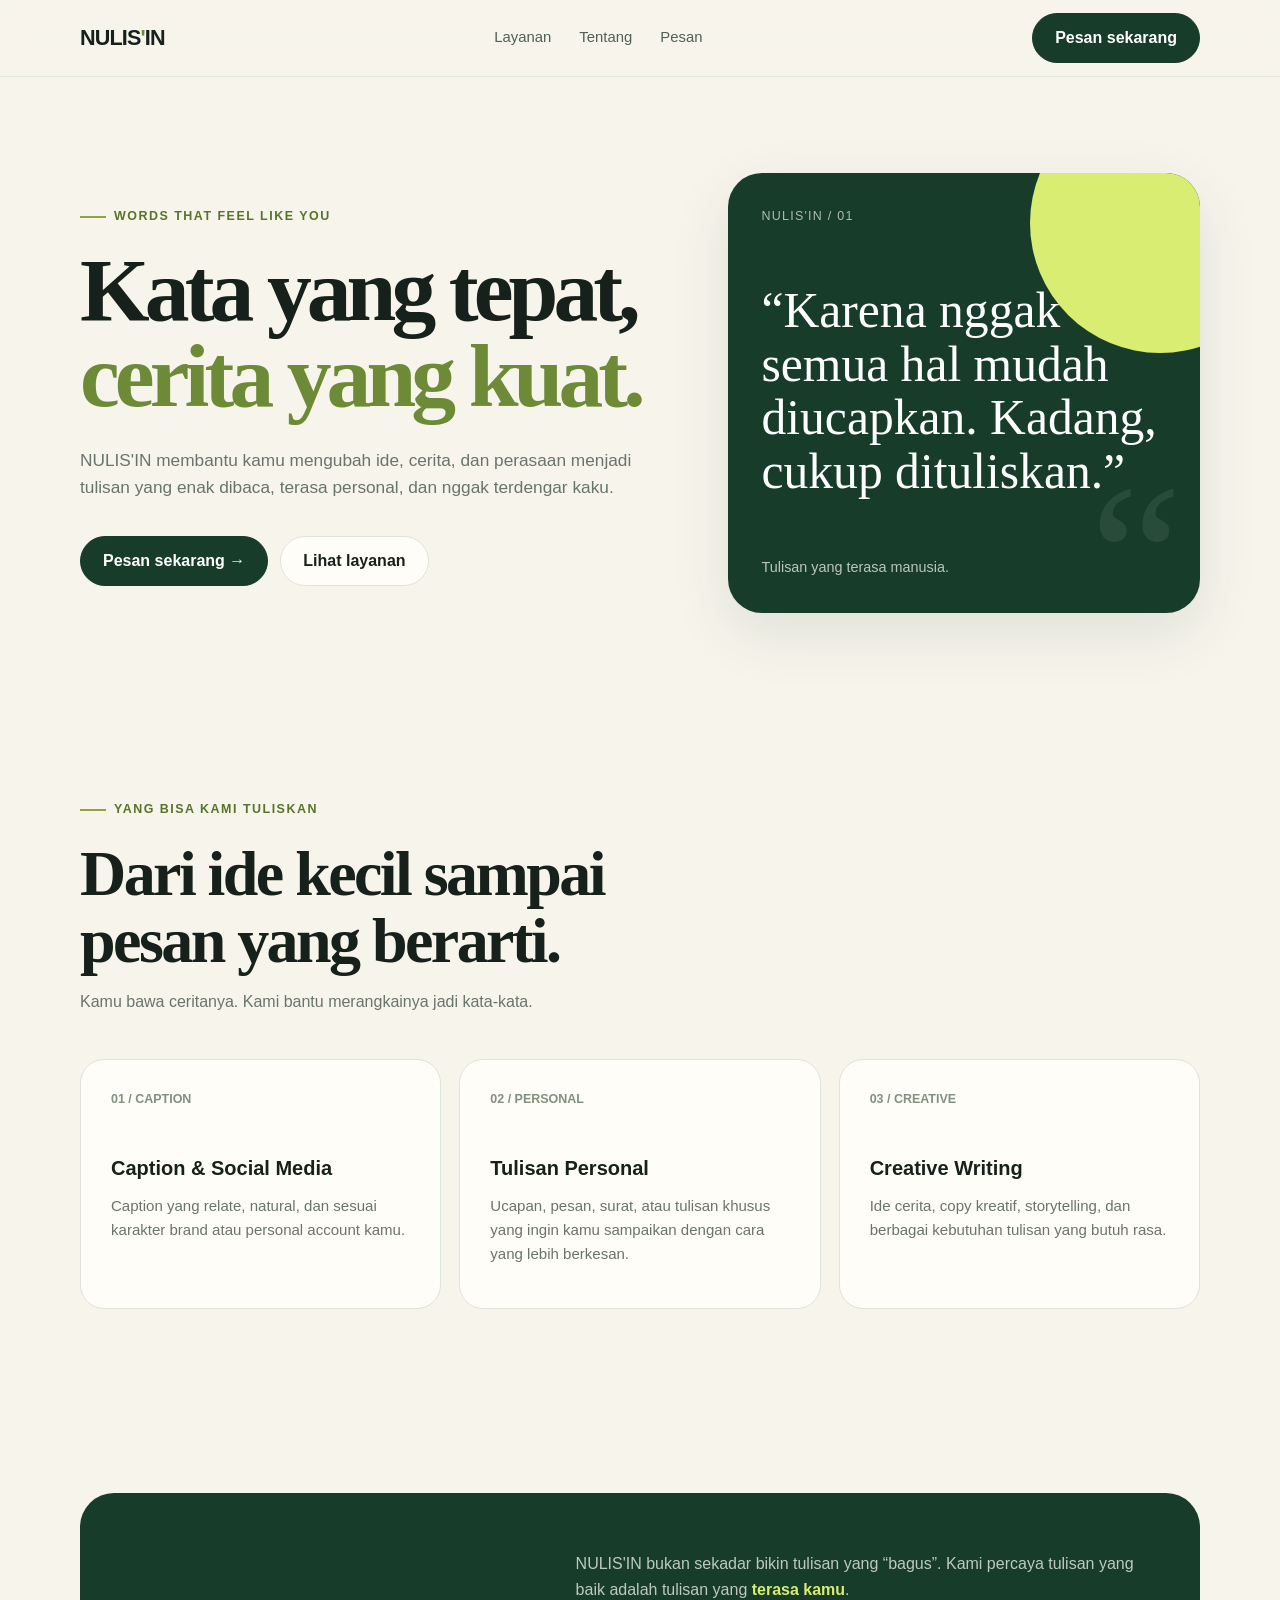
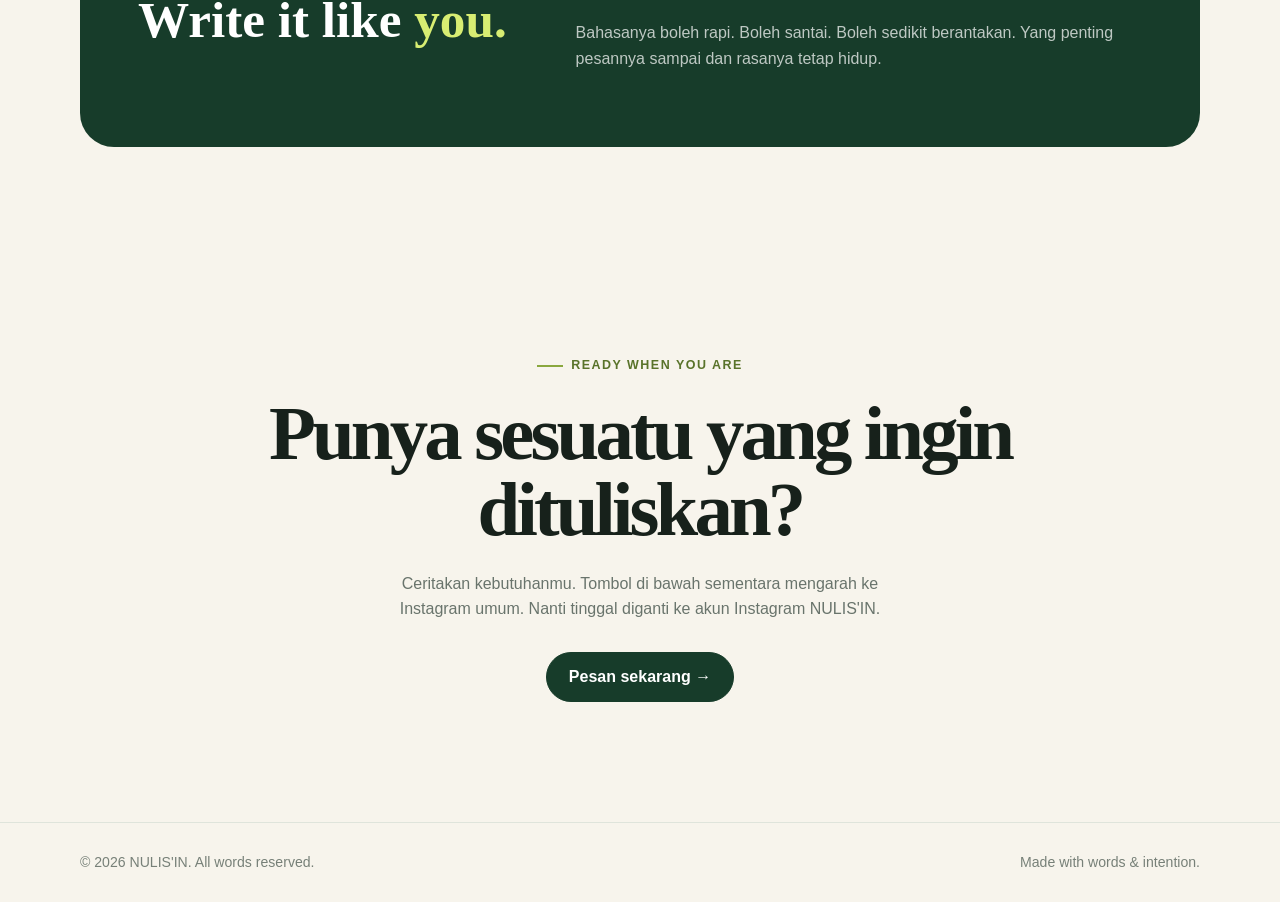
==== NULIS-IN-VSCode/index.html @ 93d1e7b1 "Add files via upload" ====
<!DOCTYPE html>
<html lang="id">
<head>
    <meta charset="UTF-8">
    <meta name="viewport" content="width=device-width, initial-scale=1.0">

    <title>NULIS'IN — Bikin Kata Jadi Berarti</title>

    <!-- CSS kita dipisahkan ke file style.css -->
    <link rel="stylesheet" href="style.css">
</head>

<body>

    <!-- ==================== NAVBAR ==================== -->
    <nav>
        <div class="container nav-inner">

            <a class="logo" href="#">
                NULIS<span>'</span>IN
            </a>

            <div class="nav-links">
                <a href="#layanan">Layanan</a>
                <a href="#tentang">Tentang</a>
                <a href="#pesan">Pesan</a>
            </div>

            <a class="btn btn-primary" href="#pesan">
                Pesan sekarang
            </a>

        </div>
    </nav>


    <!-- ==================== HERO ==================== -->
    <main>

        <section class="hero">
            <div class="container hero-grid">

                <div class="hero-text">

                    <div class="eyebrow">
                        WORDS THAT FEEL LIKE YOU
                    </div>

                    <h1>
                        Kata yang tepat,
                        <em>cerita yang kuat.</em>
                    </h1>

                    <p class="hero-copy">
                        NULIS'IN membantu kamu mengubah ide, cerita, dan
                        perasaan menjadi tulisan yang enak dibaca,
                        terasa personal, dan nggak terdengar kaku.
                    </p>

                    <div class="buttons">
                        <a class="btn btn-primary" href="#pesan">
                            Pesan sekarang →
                        </a>

                        <a class="btn btn-ghost" href="#layanan">
                            Lihat layanan
                        </a>
                    </div>

                </div>


                <div class="hero-card">

                    <div class="mini-label">
                        NULIS'IN / 01
                    </div>

                    <div class="quote">
                        “Karena nggak semua hal mudah diucapkan.
                        Kadang, cukup dituliskan.”
                    </div>

                    <div class="scribble">
                        Tulisan yang terasa manusia.
                    </div>

                </div>

            </div>
        </section>


        <!-- ==================== LAYANAN ==================== -->
        <section id="layanan">

            <div class="container">

                <div class="section-head">

                    <div class="eyebrow">
                        YANG BISA KAMI TULISKAN
                    </div>

                    <h2>
                        Dari ide kecil sampai pesan yang berarti.
                    </h2>

                    <p>
                        Kamu bawa ceritanya.
                        Kami bantu merangkainya jadi kata-kata.
                    </p>

                </div>


                <div class="services">

                    <article class="service">

                        <div class="number">
                            01 / CAPTION
                        </div>

                        <h3>
                            Caption & Social Media
                        </h3>

                        <p>
                            Caption yang relate, natural, dan sesuai
                            karakter brand atau personal account kamu.
                        </p>

                    </article>


                    <article class="service">

                        <div class="number">
                            02 / PERSONAL
                        </div>

                        <h3>
                            Tulisan Personal
                        </h3>

                        <p>
                            Ucapan, pesan, surat, atau tulisan khusus
                            yang ingin kamu sampaikan dengan cara
                            yang lebih berkesan.
                        </p>

                    </article>


                    <article class="service">

                        <div class="number">
                            03 / CREATIVE
                        </div>

                        <h3>
                            Creative Writing
                        </h3>

                        <p>
                            Ide cerita, copy kreatif, storytelling,
                            dan berbagai kebutuhan tulisan yang butuh rasa.
                        </p>

                    </article>

                </div>

            </div>

        </section>


        <!-- ==================== TENTANG ==================== -->
        <section id="tentang">

            <div class="container">

                <div class="about">

                    <h2>
                        Write it like <strong>you.</strong>
                    </h2>

                    <div>

                        <p>
                            NULIS'IN bukan sekadar bikin tulisan
                            yang “bagus”. Kami percaya tulisan yang
                            baik adalah tulisan yang
                            <strong>terasa kamu</strong>.
                        </p>

                        <p>
                            Bahasanya boleh rapi. Boleh santai.
                            Boleh sedikit berantakan.
                            Yang penting pesannya sampai dan
                            rasanya tetap hidup.
                        </p>

                    </div>

                </div>

            </div>

        </section>


        <!-- ==================== PESAN ==================== -->
        <section class="cta" id="pesan">

            <div class="container">

                <div class="eyebrow center">
                    READY WHEN YOU ARE
                </div>

                <h2>
                    Punya sesuatu yang ingin dituliskan?
                </h2>

                <p>
                    Ceritakan kebutuhanmu.
                    Tombol di bawah sementara mengarah ke
                    Instagram umum. Nanti tinggal diganti
                    ke akun Instagram NULIS'IN.
                </p>

                <!--
                    NANTI GANTI LINK INI:
                    https://www.instagram.com/

                    menjadi:
                    https://www.instagram.com/USERNAMEKALIAN/
                -->

                <a
                    class="btn btn-primary"
                    href="https://www.instagram.com/Pandaptn_/"
                    target="_blank"
                >
                    Pesan sekarang →
                </a>

            </div>

        </section>

    </main>


    <!-- ==================== FOOTER ==================== -->
    <footer>

        <div class="container footer-inner">

            <div>
                © 2026 NULIS'IN. All words reserved.
            </div>

            <div>
                Made with words & intention.
            </div>

        </div>

    </footer>

</body>
</html>
---- NULIS-IN-VSCode/style.css ----
/* =====================================================
   NULIS'IN — STYLE
   File ini mengatur tampilan website.
   ===================================================== */


/* ==================== WARNA & VARIABLE ==================== */

:root {
    --ink: #17211b;
    --muted: #69746c;
    --cream: #f7f4ec;
    --paper: #fffdf8;
    --green: #173c2a;
    --lime: #d8ed72;
    --line: #dfe4db;

    --shadow:
        0 20px 60px rgba(23, 60, 42, 0.10);
}


/* ==================== RESET ==================== */

* {
    box-sizing: border-box;
    margin: 0;
    padding: 0;
}

html {
    scroll-behavior: smooth;
}

body {
    font-family: "DM Sans", Arial, sans-serif;
    color: var(--ink);
    background: var(--cream);
    line-height: 1.6;
}

a {
    color: inherit;
    text-decoration: none;
}


/* ==================== CONTAINER ==================== */

.container {
    width: min(1120px, calc(100% - 40px));
    margin: auto;
}


/* ==================== NAVBAR ==================== */

nav {
    position: sticky;
    top: 0;
    z-index: 10;

    background: rgba(247, 244, 236, 0.88);

    backdrop-filter: blur(14px);

    border-bottom:
        1px solid rgba(223, 228, 219, 0.8);
}

.nav-inner {
    min-height: 76px;

    display: flex;
    align-items: center;
    justify-content: space-between;
}


/* Logo */

.logo {
    font-weight: 800;
    letter-spacing: -0.04em;
    font-size: 1.35rem;
}

.logo span {
    color: #6b8a31;
}


/* Menu */

.nav-links {
    display: flex;
    gap: 28px;

    font-size: 0.93rem;
    color: #526058;
}

.nav-links a:hover {
    color: var(--ink);
}


/* ==================== BUTTON ==================== */

.btn {
    display: inline-flex;

    align-items: center;
    justify-content: center;

    min-height: 50px;

    padding: 0 22px;

    border-radius: 999px;

    font-weight: 700;

    border: 1px solid var(--green);

    transition: 0.2s ease;
}

.btn-primary {
    background: var(--green);
    color: white;
}

.btn-primary:hover {
    transform: translateY(-2px);

    box-shadow:
        0 10px 25px rgba(23, 60, 42, 0.18);
}

.btn-ghost {
    border-color: var(--line);
    background: var(--paper);
}

.btn-ghost:hover {
    border-color: #bfc8bd;
}


/* ==================== HERO ==================== */

.hero {
    padding: 96px 0 88px;
    overflow: hidden;
}

.hero-grid {
    display: grid;

    grid-template-columns:
        1.1fr 0.9fr;

    gap: 70px;

    align-items: center;
}


/* Small heading */

.eyebrow {
    display: inline-flex;

    align-items: center;

    gap: 8px;

    font-size: 0.78rem;

    font-weight: 700;

    letter-spacing: 0.12em;

    text-transform: uppercase;

    color: #59732a;

    margin-bottom: 20px;
}

.eyebrow::before {
    content: "";

    width: 26px;
    height: 2px;

    background: #8aa73e;
}

.eyebrow.center {
    justify-content: center;
}


/* Main title */

h1 {
    font-family:
        "Playfair Display",
        Georgia,
        serif;

    font-size:
        clamp(3.3rem, 7vw, 6.5rem);

    line-height: 0.96;

    letter-spacing: -0.055em;

    max-width: 720px;
}

h1 em {
    color: #6d8b36;
    font-style: normal;
}


/* Description */

.hero-copy {
    margin: 28px 0 34px;

    max-width: 580px;

    color: var(--muted);

    font-size: 1.08rem;
}


/* Hero buttons */

.buttons {
    display: flex;

    flex-wrap: wrap;

    gap: 12px;
}


/* ==================== HERO CARD ==================== */

.hero-card {
    position: relative;

    min-height: 440px;

    border-radius: 34px;

    background: var(--green);

    color: white;

    padding: 34px;

    box-shadow: var(--shadow);

    overflow: hidden;

    display: flex;

    flex-direction: column;

    justify-content: space-between;
}


/* Lingkaran dekorasi */

.hero-card::before {
    content: "";

    position: absolute;

    width: 260px;
    height: 260px;

    background: var(--lime);

    border-radius: 50%;

    right: -90px;
    top: -80px;
}


/* Tanda kutip dekorasi */

.hero-card::after {
    content: "“";

    position: absolute;

    font-family: Georgia, serif;

    font-size: 13rem;

    line-height: 1;

    right: 18px;
    bottom: -48px;

    color: rgba(255, 255, 255, 0.08);
}

.mini-label {
    position: relative;

    z-index: 1;

    font-size: 0.78rem;

    letter-spacing: 0.1em;

    text-transform: uppercase;

    opacity: 0.65;
}

.quote {
    position: relative;

    z-index: 1;

    font-family:
        "Playfair Display",
        Georgia,
        serif;

    font-size:
        clamp(2rem, 4vw, 3.1rem);

    line-height: 1.08;

    max-width: 460px;
}

.scribble {
    position: relative;

    z-index: 1;

    font-size: 0.9rem;

    opacity: 0.7;
}


/* ==================== SECTION ==================== */

section {
    padding: 92px 0;
}

.section-head {
    max-width: 660px;

    margin-bottom: 44px;
}

.section-head h2 {
    font-family:
        "Playfair Display",
        Georgia,
        serif;

    font-size:
        clamp(2.2rem, 5vw, 4rem);

    line-height: 1.05;

    letter-spacing: -0.04em;

    margin-bottom: 15px;
}

.section-head p {
    color: var(--muted);
}


/* ==================== SERVICES ==================== */

.services {
    display: grid;

    grid-template-columns:
        repeat(3, 1fr);

    gap: 18px;
}

.service {
    background: var(--paper);

    border:
        1px solid var(--line);

    border-radius: 24px;

    padding: 30px;

    min-height: 250px;

    transition: 0.2s ease;
}

.service:hover {
    transform: translateY(-4px);

    box-shadow: var(--shadow);
}

.number {
    font-size: 0.78rem;

    color: #82907f;

    font-weight: 700;
}

.service h3 {
    font-size: 1.25rem;

    margin: 42px 0 10px;
}

.service p {
    color: var(--muted);

    font-size: 0.94rem;
}


/* ==================== ABOUT ==================== */

.about {
    background: var(--green);

    color: white;

    border-radius: 34px;

    padding: 58px;

    display: grid;

    grid-template-columns:
        0.8fr 1.2fr;

    gap: 60px;

    align-items: center;
}

.about h2 {
    font-family:
        "Playfair Display",
        Georgia,
        serif;

    font-size:
        clamp(2.2rem, 4vw, 3.8rem);

    line-height: 1.05;
}

.about p {
    color: rgba(255, 255, 255, 0.72);

    margin-bottom: 18px;
}

.about strong {
    color: var(--lime);
}


/* ==================== CTA ==================== */

.cta {
    text-align: center;

    padding: 110px 0 120px;
}

.cta h2 {
    font-family:
        "Playfair Display",
        Georgia,
        serif;

    font-size:
        clamp(2.6rem, 6vw, 5.5rem);

    line-height: 0.98;

    letter-spacing: -0.05em;

    max-width: 800px;

    margin:
        0 auto 24px;
}

.cta p {
    color: var(--muted);

    margin:
        0 auto 30px;

    max-width: 550px;
}


/* ==================== FOOTER ==================== */

footer {
    border-top:
        1px solid var(--line);

    padding: 28px 0;

    color: #778078;

    font-size: 0.88rem;
}

.footer-inner {
    display: flex;

    justify-content: space-between;

    gap: 20px;
}


/* ==================== RESPONSIVE / HP ==================== */

@media (max-width: 800px) {

    .nav-links {
        display: none;
    }

    .hero {
        padding-top: 64px;
    }

    .hero-grid,
    .about {
        grid-template-columns: 1fr;
    }

    .services {
        grid-template-columns: 1fr;
    }

    .hero-card {
        min-height: 360px;
    }

    .about {
        padding: 38px 28px;
    }

    section {
        padding: 70px 0;
    }

    .footer-inner {
        flex-direction: column;
    }
}
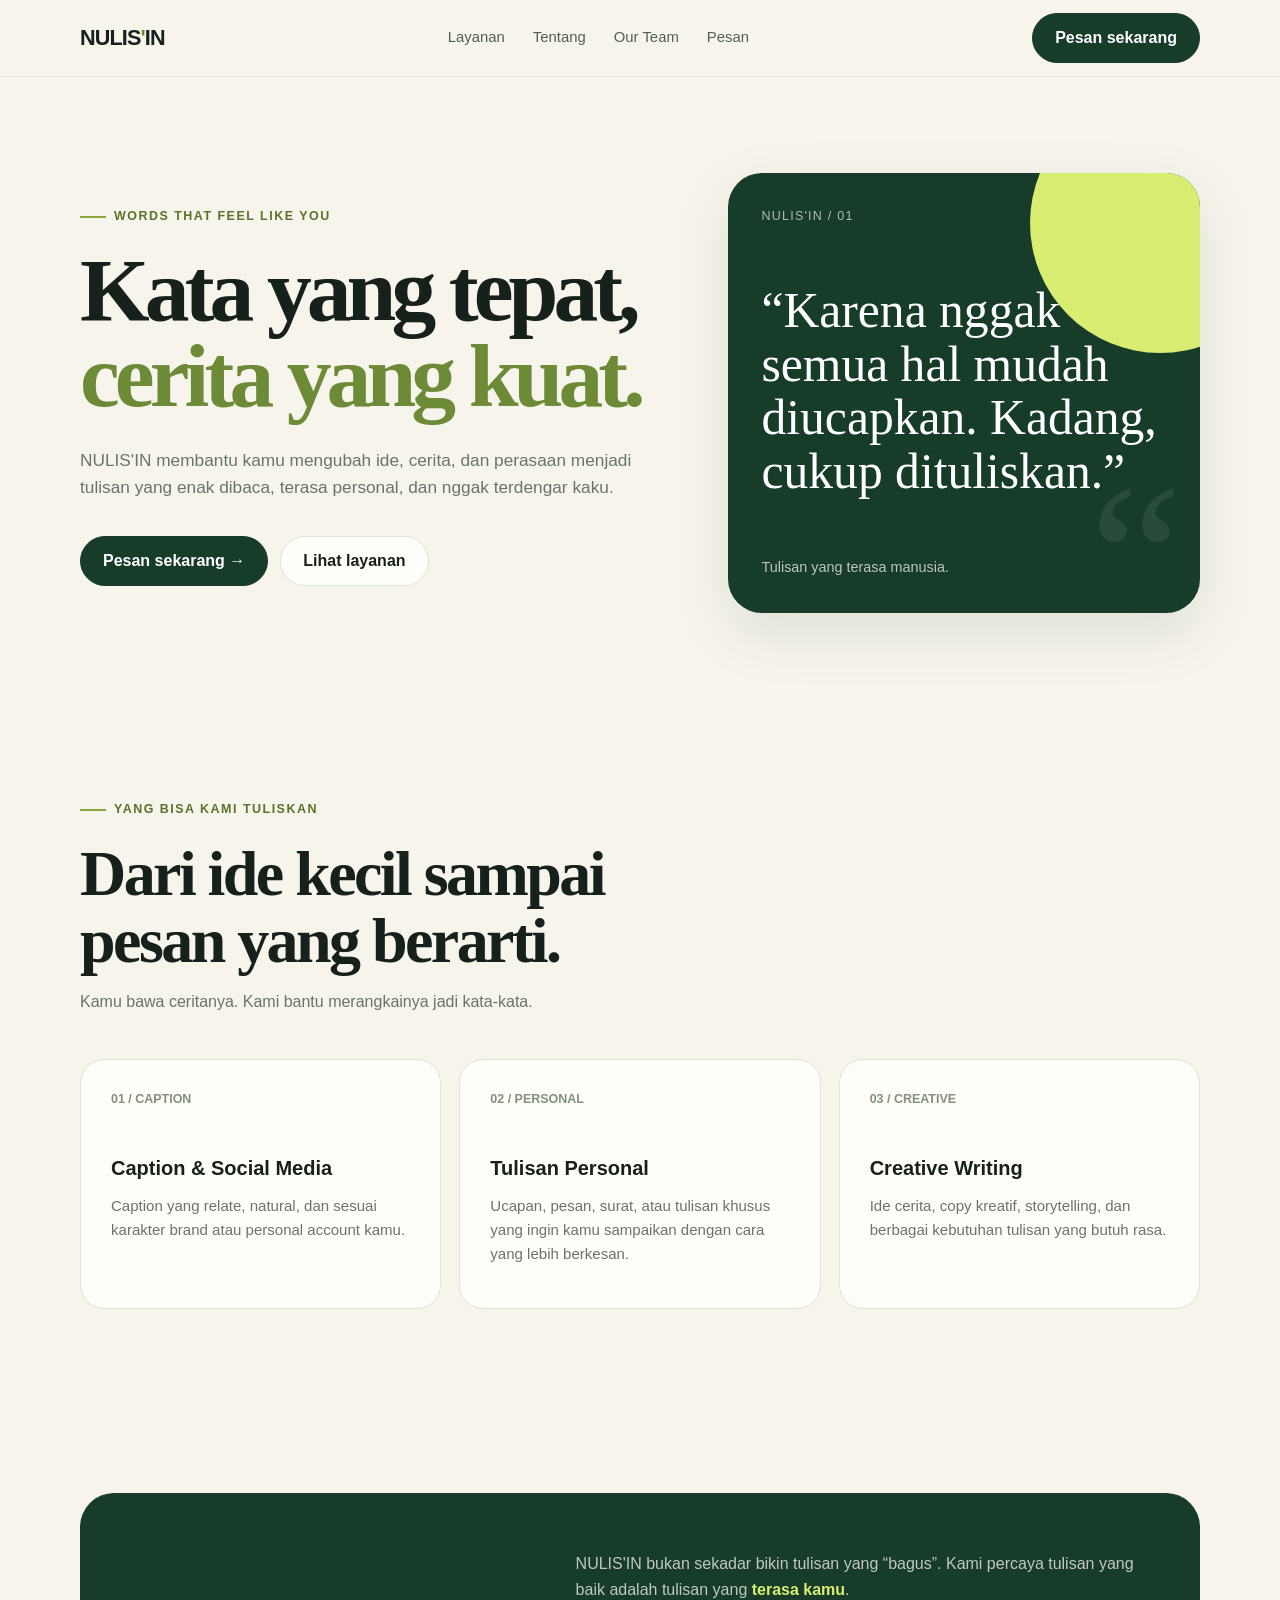
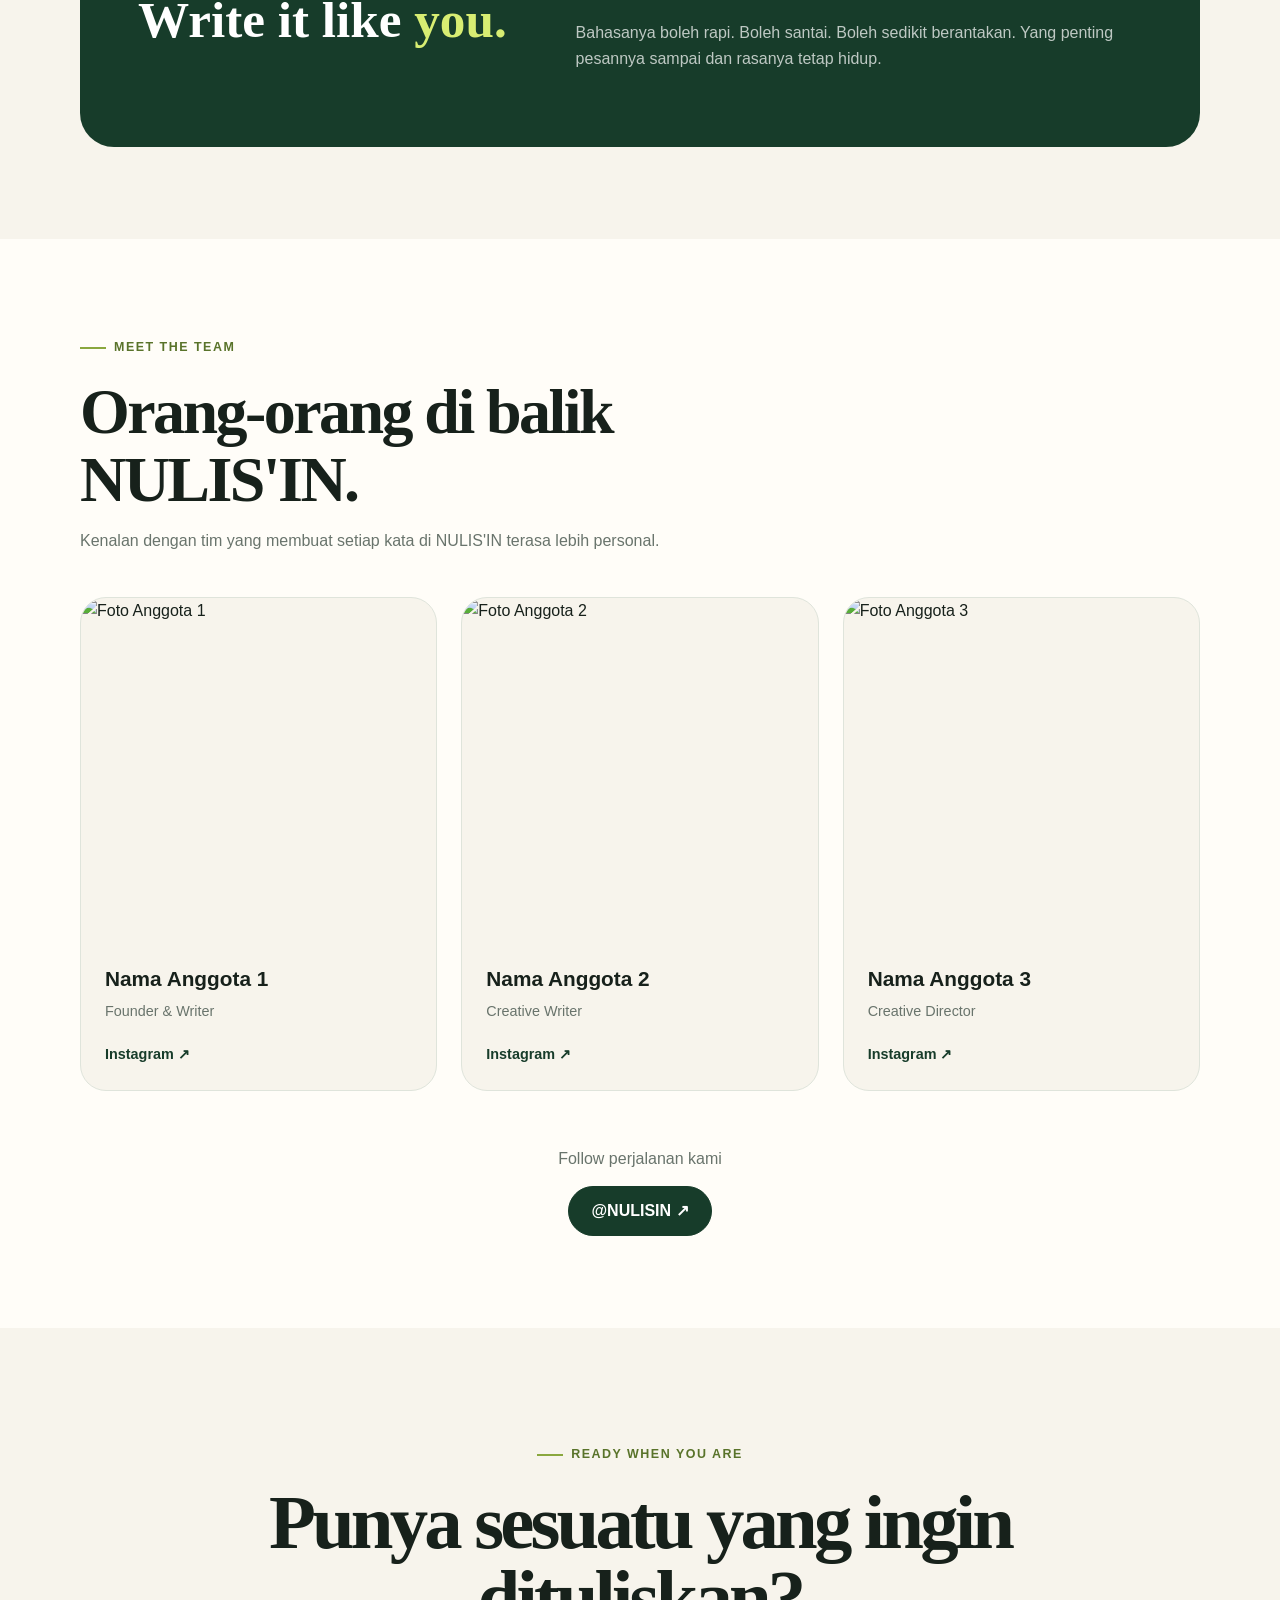
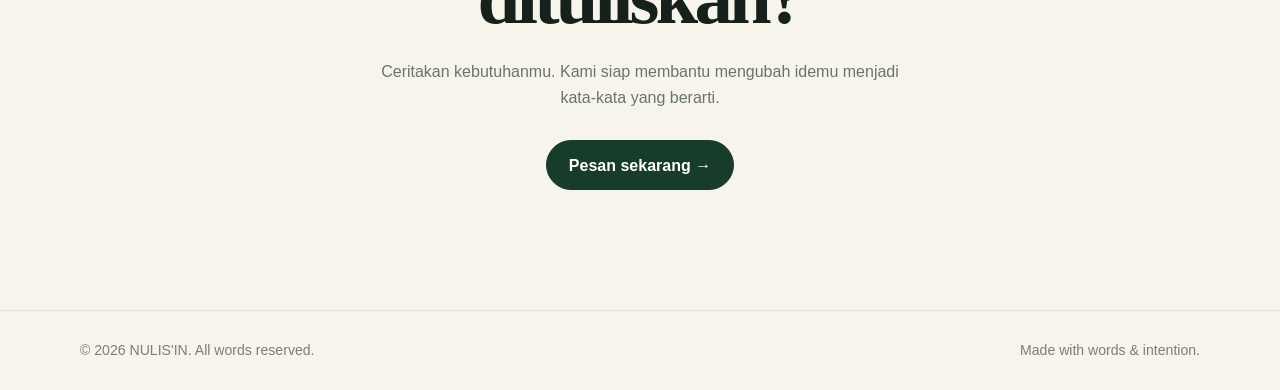
==== commit 9977a032: "day1" ====
--- a/NULIS-IN-VSCode/index.html
+++ b/NULIS-IN-VSCode/index.html
@@ -6,13 +6,13 @@
 
     <title>NULIS'IN — Bikin Kata Jadi Berarti</title>
 
-    <!-- CSS kita dipisahkan ke file style.css -->
     <link rel="stylesheet" href="style.css">
 </head>
 
 <body>
 
     <!-- ==================== NAVBAR ==================== -->
+
     <nav>
         <div class="container nav-inner">
 
@@ -23,10 +23,11 @@
             <div class="nav-links">
                 <a href="#layanan">Layanan</a>
                 <a href="#tentang">Tentang</a>
+                <a href="#team">Our Team</a>
                 <a href="#pesan">Pesan</a>
             </div>
 
-            <a class="btn btn-primary" href="#pesan">
+            <a class="btn btn-primary nav-button" href="#pesan">
                 Pesan sekarang
             </a>
 
@@ -35,9 +36,11 @@
 
 
     <!-- ==================== HERO ==================== -->
+
     <main>
 
         <section class="hero">
+
             <div class="container hero-grid">
 
                 <div class="hero-text">
@@ -52,12 +55,13 @@
                     </h1>
 
                     <p class="hero-copy">
-                        NULIS'IN membantu kamu mengubah ide, cerita, dan
-                        perasaan menjadi tulisan yang enak dibaca,
+                        NULIS'IN membantu kamu mengubah ide, cerita,
+                        dan perasaan menjadi tulisan yang enak dibaca,
                         terasa personal, dan nggak terdengar kaku.
                     </p>
 
                     <div class="buttons">
+
                         <a class="btn btn-primary" href="#pesan">
                             Pesan sekarang →
                         </a>
@@ -65,6 +69,7 @@
                         <a class="btn btn-ghost" href="#layanan">
                             Lihat layanan
                         </a>
+
                     </div>
 
                 </div>
@@ -88,10 +93,12 @@
                 </div>
 
             </div>
+
         </section>
 
 
         <!-- ==================== LAYANAN ==================== -->
+
         <section id="layanan">
 
             <div class="container">
@@ -116,6 +123,9 @@
 
                 <div class="services">
 
+
+                    <!-- SERVICE 1 -->
+
                     <article class="service">
 
                         <div class="number">
@@ -133,6 +143,8 @@
 
                     </article>
 
+
+                    <!-- SERVICE 2 -->
 
                     <article class="service">
 
@@ -153,6 +165,8 @@
                     </article>
 
 
+                    <!-- SERVICE 3 -->
+
                     <article class="service">
 
                         <div class="number">
@@ -170,6 +184,7 @@
 
                     </article>
 
+
                 </div>
 
             </div>
@@ -178,6 +193,7 @@
 
 
         <!-- ==================== TENTANG ==================== -->
+
         <section id="tentang">
 
             <div class="container">
@@ -213,7 +229,160 @@
         </section>
 
 
+        <!-- ==================== OUR TEAM ==================== -->
+
+        <section id="team" class="team-section">
+
+            <div class="container">
+
+                <div class="section-head">
+
+                    <div class="eyebrow">
+                        MEET THE TEAM
+                    </div>
+
+                    <h2>
+                        Orang-orang di balik NULIS'IN.
+                    </h2>
+
+                    <p>
+                        Kenalan dengan tim yang membuat setiap kata
+                        di NULIS'IN terasa lebih personal.
+                    </p>
+
+                </div>
+
+
+                <div class="team-grid">
+
+
+                    <!-- ================= MEMBER 1 ================= -->
+
+                    <article class="team-card">
+
+                        <img
+                            src="images/team-1.jpg"
+                            alt="Foto Anggota 1"
+                            class="team-photo"
+                        >
+
+                        <div class="team-info">
+
+                            <h3>
+                                Nama Anggota 1
+                            </h3>
+
+                            <p class="team-role">
+                                Founder & Writer
+                            </p>
+
+                            <a
+                                href="https://www.instagram.com/"
+                                target="_blank"
+                                class="instagram-link"
+                            >
+                                Instagram ↗
+                            </a>
+
+                        </div>
+
+                    </article>
+
+
+                    <!-- ================= MEMBER 2 ================= -->
+
+                    <article class="team-card">
+
+                        <img
+                            src="images/team-2.jpg"
+                            alt="Foto Anggota 2"
+                            class="team-photo"
+                        >
+
+                        <div class="team-info">
+
+                            <h3>
+                                Nama Anggota 2
+                            </h3>
+
+                            <p class="team-role">
+                                Creative Writer
+                            </p>
+
+                            <a
+                                href="https://www.instagram.com/"
+                                target="_blank"
+                                class="instagram-link"
+                            >
+                                Instagram ↗
+                            </a>
+
+                        </div>
+
+                    </article>
+
+
+                    <!-- ================= MEMBER 3 ================= -->
+
+                    <article class="team-card">
+
+                        <img
+                            src="images/team-3.jpg"
+                            alt="Foto Anggota 3"
+                            class="team-photo"
+                        >
+
+                        <div class="team-info">
+
+                            <h3>
+                                Nama Anggota 3
+                            </h3>
+
+                            <p class="team-role">
+                                Creative Director
+                            </p>
+
+                            <a
+                                href="https://www.instagram.com/"
+                                target="_blank"
+                                class="instagram-link"
+                            >
+                                Instagram ↗
+                            </a>
+
+                        </div>
+
+                    </article>
+
+
+                </div>
+
+
+                <!-- ================= INSTAGRAM UTAMA ================= -->
+
+                <div class="team-instagram">
+
+                    <p>
+                        Follow perjalanan kami
+                    </p>
+
+                    <a
+                        href="https://www.instagram.com/"
+                        target="_blank"
+                        class="btn btn-primary"
+                    >
+                        @NULISIN ↗
+                    </a>
+
+                </div>
+
+            </div>
+
+        </section>
+
+
         <!-- ==================== PESAN ==================== -->
+
         <section class="cta" id="pesan">
 
             <div class="container">
@@ -228,22 +397,18 @@
 
                 <p>
                     Ceritakan kebutuhanmu.
-                    Tombol di bawah sementara mengarah ke
-                    Instagram umum. Nanti tinggal diganti
-                    ke akun Instagram NULIS'IN.
+                    Kami siap membantu mengubah idemu
+                    menjadi kata-kata yang berarti.
                 </p>
 
+
                 <!--
-                    NANTI GANTI LINK INI:
-                    https://www.instagram.com/
-
-                    menjadi:
-                    https://www.instagram.com/USERNAMEKALIAN/
+                    GANTI LINK INSTAGRAM DI SINI
                 -->
 
                 <a
                     class="btn btn-primary"
-                    href="https://www.instagram.com/Pandaptn_/"
+                    href="https://www.instagram.com/"
                     target="_blank"
                 >
                     Pesan sekarang →
@@ -257,6 +422,7 @@
 
 
     <!-- ==================== FOOTER ==================== -->
+
     <footer>
 
         <div class="container footer-inner">
@@ -274,4 +440,4 @@
     </footer>
 
 </body>
-</html>
+</html>
--- a/NULIS-IN-VSCode/style.css
+++ b/NULIS-IN-VSCode/style.css
@@ -1,18 +1,25 @@
 /* =====================================================
-   NULIS'IN — STYLE
-   File ini mengatur tampilan website.
+   NULIS'IN
+   CSS / STYLE WEBSITE
    ===================================================== */
 
 
-/* ==================== WARNA & VARIABLE ==================== */
+/* ==================== WARNA ==================== */
 
 :root {
+
     --ink: #17211b;
+
     --muted: #69746c;
+
     --cream: #f7f4ec;
+
     --paper: #fffdf8;
+
     --green: #173c2a;
+
     --lime: #d8ed72;
+
     --line: #dfe4db;
 
     --shadow:
@@ -24,23 +31,36 @@
 
 * {
     box-sizing: border-box;
+
     margin: 0;
+
     padding: 0;
 }
+
 
 html {
     scroll-behavior: smooth;
 }
 
+
 body {
-    font-family: "DM Sans", Arial, sans-serif;
+
+    font-family:
+        Arial,
+        sans-serif;
+
     color: var(--ink);
+
     background: var(--cream);
+
     line-height: 1.6;
 }
 
+
 a {
+
     color: inherit;
+
     text-decoration: none;
 }
 
@@ -48,7 +68,10 @@
 /* ==================== CONTAINER ==================== */
 
 .container {
-    width: min(1120px, calc(100% - 40px));
+
+    width:
+        min(1120px, calc(100% - 40px));
+
     margin: auto;
 }
 
@@ -56,51 +79,76 @@
 /* ==================== NAVBAR ==================== */
 
 nav {
+
     position: sticky;
+
     top: 0;
+
     z-index: 10;
 
-    background: rgba(247, 244, 236, 0.88);
-
-    backdrop-filter: blur(14px);
+    background:
+        rgba(247, 244, 236, 0.88);
+
+    backdrop-filter:
+        blur(14px);
 
     border-bottom:
         1px solid rgba(223, 228, 219, 0.8);
 }
 
+
 .nav-inner {
+
     min-height: 76px;
 
     display: flex;
+
     align-items: center;
+
     justify-content: space-between;
 }
 
 
-/* Logo */
+/* LOGO */
 
 .logo {
+
     font-weight: 800;
+
     letter-spacing: -0.04em;
+
     font-size: 1.35rem;
 }
 
+
 .logo span {
+
     color: #6b8a31;
 }
 
 
-/* Menu */
+/* NAVIGATION */
 
 .nav-links {
+
     display: flex;
+
     gap: 28px;
 
     font-size: 0.93rem;
+
     color: #526058;
 }
 
+
+.nav-links a {
+
+    transition: 0.2s ease;
+}
+
+
 .nav-links a:hover {
+
     color: var(--ink);
 }
 
@@ -108,9 +156,11 @@
 /* ==================== BUTTON ==================== */
 
 .btn {
+
     display: inline-flex;
 
     align-items: center;
+
     justify-content: center;
 
     min-height: 50px;
@@ -121,29 +171,41 @@
 
     font-weight: 700;
 
-    border: 1px solid var(--green);
+    border:
+        1px solid var(--green);
 
     transition: 0.2s ease;
 }
 
+
 .btn-primary {
+
     background: var(--green);
+
     color: white;
 }
 
+
 .btn-primary:hover {
-    transform: translateY(-2px);
+
+    transform:
+        translateY(-2px);
 
     box-shadow:
         0 10px 25px rgba(23, 60, 42, 0.18);
 }
 
+
 .btn-ghost {
+
     border-color: var(--line);
+
     background: var(--paper);
 }
 
+
 .btn-ghost:hover {
+
     border-color: #bfc8bd;
 }
 
@@ -151,11 +213,16 @@
 /* ==================== HERO ==================== */
 
 .hero {
-    padding: 96px 0 88px;
+
+    padding:
+        96px 0 88px;
+
     overflow: hidden;
 }
 
+
 .hero-grid {
+
     display: grid;
 
     grid-template-columns:
@@ -167,9 +234,10 @@
 }
 
 
-/* Small heading */
+/* EYEBROW */
 
 .eyebrow {
+
     display: inline-flex;
 
     align-items: center;
@@ -189,25 +257,30 @@
     margin-bottom: 20px;
 }
 
+
 .eyebrow::before {
+
     content: "";
 
     width: 26px;
+
     height: 2px;
 
     background: #8aa73e;
 }
 
+
 .eyebrow.center {
+
     justify-content: center;
 }
 
 
-/* Main title */
+/* HERO TITLE */
 
 h1 {
+
     font-family:
-        "Playfair Display",
         Georgia,
         serif;
 
@@ -221,16 +294,21 @@
     max-width: 720px;
 }
 
+
 h1 em {
+
     color: #6d8b36;
+
     font-style: normal;
 }
 
 
-/* Description */
+/* HERO DESCRIPTION */
 
 .hero-copy {
-    margin: 28px 0 34px;
+
+    margin:
+        28px 0 34px;
 
     max-width: 580px;
 
@@ -240,9 +318,10 @@
 }
 
 
-/* Hero buttons */
+/* HERO BUTTONS */
 
 .buttons {
+
     display: flex;
 
     flex-wrap: wrap;
@@ -254,6 +333,7 @@
 /* ==================== HERO CARD ==================== */
 
 .hero-card {
+
     position: relative;
 
     min-height: 440px;
@@ -278,14 +358,14 @@
 }
 
 
-/* Lingkaran dekorasi */
-
 .hero-card::before {
+
     content: "";
 
     position: absolute;
 
     width: 260px;
+
     height: 260px;
 
     background: var(--lime);
@@ -293,13 +373,13 @@
     border-radius: 50%;
 
     right: -90px;
+
     top: -80px;
 }
 
 
-/* Tanda kutip dekorasi */
-
 .hero-card::after {
+
     content: "“";
 
     position: absolute;
@@ -311,12 +391,16 @@
     line-height: 1;
 
     right: 18px;
+
     bottom: -48px;
 
-    color: rgba(255, 255, 255, 0.08);
-}
+    color:
+        rgba(255, 255, 255, 0.08);
+}
+
 
 .mini-label {
+
     position: relative;
 
     z-index: 1;
@@ -330,13 +414,14 @@
     opacity: 0.65;
 }
 
+
 .quote {
+
     position: relative;
 
     z-index: 1;
 
     font-family:
-        "Playfair Display",
         Georgia,
         serif;
 
@@ -348,7 +433,9 @@
     max-width: 460px;
 }
 
+
 .scribble {
+
     position: relative;
 
     z-index: 1;
@@ -359,21 +446,25 @@
 }
 
 
-/* ==================== SECTION ==================== */
+/* ==================== GENERAL SECTION ==================== */
 
 section {
+
     padding: 92px 0;
 }
 
+
 .section-head {
+
     max-width: 660px;
 
     margin-bottom: 44px;
 }
 
+
 .section-head h2 {
+
     font-family:
-        "Playfair Display",
         Georgia,
         serif;
 
@@ -387,7 +478,9 @@
     margin-bottom: 15px;
 }
 
+
 .section-head p {
+
     color: var(--muted);
 }
 
@@ -395,6 +488,7 @@
 /* ==================== SERVICES ==================== */
 
 .services {
+
     display: grid;
 
     grid-template-columns:
@@ -403,7 +497,9 @@
     gap: 18px;
 }
 
+
 .service {
+
     background: var(--paper);
 
     border:
@@ -418,13 +514,18 @@
     transition: 0.2s ease;
 }
 
+
 .service:hover {
-    transform: translateY(-4px);
+
+    transform:
+        translateY(-4px);
 
     box-shadow: var(--shadow);
 }
 
+
 .number {
+
     font-size: 0.78rem;
 
     color: #82907f;
@@ -432,13 +533,18 @@
     font-weight: 700;
 }
 
+
 .service h3 {
+
     font-size: 1.25rem;
 
-    margin: 42px 0 10px;
-}
+    margin:
+        42px 0 10px;
+}
+
 
 .service p {
+
     color: var(--muted);
 
     font-size: 0.94rem;
@@ -448,6 +554,7 @@
 /* ==================== ABOUT ==================== */
 
 .about {
+
     background: var(--green);
 
     color: white;
@@ -466,9 +573,10 @@
     align-items: center;
 }
 
+
 .about h2 {
+
     font-family:
-        "Playfair Display",
         Georgia,
         serif;
 
@@ -478,28 +586,163 @@
     line-height: 1.05;
 }
 
+
 .about p {
-    color: rgba(255, 255, 255, 0.72);
+
+    color:
+        rgba(255, 255, 255, 0.72);
 
     margin-bottom: 18px;
 }
 
+
 .about strong {
+
     color: var(--lime);
 }
 
 
+/* =====================================================
+   OUR TEAM
+   ===================================================== */
+
+.team-section {
+
+    background: var(--paper);
+}
+
+
+/* TEAM GRID */
+
+.team-grid {
+
+    display: grid;
+
+    grid-template-columns:
+        repeat(3, 1fr);
+
+    gap: 24px;
+}
+
+
+/* TEAM CARD */
+
+.team-card {
+
+    background: var(--cream);
+
+    border:
+        1px solid var(--line);
+
+    border-radius: 26px;
+
+    overflow: hidden;
+
+    transition: 0.25s ease;
+}
+
+
+.team-card:hover {
+
+    transform:
+        translateY(-6px);
+
+    box-shadow: var(--shadow);
+}
+
+
+/* FOTO TEAM */
+
+.team-photo {
+
+    width: 100%;
+
+    height: 340px;
+
+    object-fit: cover;
+
+    display: block;
+}
+
+
+/* TEAM INFO */
+
+.team-info {
+
+    padding: 24px;
+}
+
+
+.team-info h3 {
+
+    font-size: 1.3rem;
+
+    margin-bottom: 4px;
+}
+
+
+.team-role {
+
+    color: var(--muted);
+
+    font-size: 0.9rem;
+
+    margin-bottom: 18px;
+}
+
+
+/* INSTAGRAM MEMBER */
+
+.instagram-link {
+
+    font-size: 0.9rem;
+
+    font-weight: 700;
+
+    color: var(--green);
+
+    transition: 0.2s ease;
+}
+
+
+.instagram-link:hover {
+
+    color: #6d8b36;
+}
+
+
+/* INSTAGRAM UTAMA */
+
+.team-instagram {
+
+    text-align: center;
+
+    margin-top: 55px;
+}
+
+
+.team-instagram p {
+
+    color: var(--muted);
+
+    margin-bottom: 14px;
+}
+
+
 /* ==================== CTA ==================== */
 
 .cta {
+
     text-align: center;
 
-    padding: 110px 0 120px;
-}
+    padding:
+        110px 0 120px;
+}
+
 
 .cta h2 {
+
     font-family:
-        "Playfair Display",
         Georgia,
         serif;
 
@@ -516,7 +759,9 @@
         0 auto 24px;
 }
 
+
 .cta p {
+
     color: var(--muted);
 
     margin:
@@ -529,6 +774,7 @@
 /* ==================== FOOTER ==================== */
 
 footer {
+
     border-top:
         1px solid var(--line);
 
@@ -539,7 +785,9 @@
     font-size: 0.88rem;
 }
 
+
 .footer-inner {
+
     display: flex;
 
     justify-content: space-between;
@@ -548,40 +796,98 @@
 }
 
 
-/* ==================== RESPONSIVE / HP ==================== */
+/* =====================================================
+   MOBILE / HP
+   ===================================================== */
 
 @media (max-width: 800px) {
 
+
+    /* NAV */
+
     .nav-links {
+
         display: none;
     }
 
+
+    .nav-button {
+
+        min-height: 42px;
+
+        padding: 0 17px;
+
+        font-size: 0.85rem;
+    }
+
+
+    /* HERO */
+
     .hero {
+
         padding-top: 64px;
     }
 
-    .hero-grid,
+
+    .hero-grid {
+
+        grid-template-columns: 1fr;
+    }
+
+
+    /* SERVICES */
+
+    .services {
+
+        grid-template-columns: 1fr;
+    }
+
+
+    /* HERO CARD */
+
+    .hero-card {
+
+        min-height: 360px;
+    }
+
+
+    /* ABOUT */
+
     .about {
+
         grid-template-columns: 1fr;
-    }
-
-    .services {
+
+        padding: 38px 28px;
+    }
+
+
+    /* TEAM */
+
+    .team-grid {
+
         grid-template-columns: 1fr;
     }
 
-    .hero-card {
-        min-height: 360px;
-    }
-
-    .about {
-        padding: 38px 28px;
-    }
+
+    .team-photo {
+
+        height: 380px;
+    }
+
+
+    /* SECTION */
 
     section {
+
         padding: 70px 0;
     }
 
+
+    /* FOOTER */
+
     .footer-inner {
+
         flex-direction: column;
     }
-}
+
+}
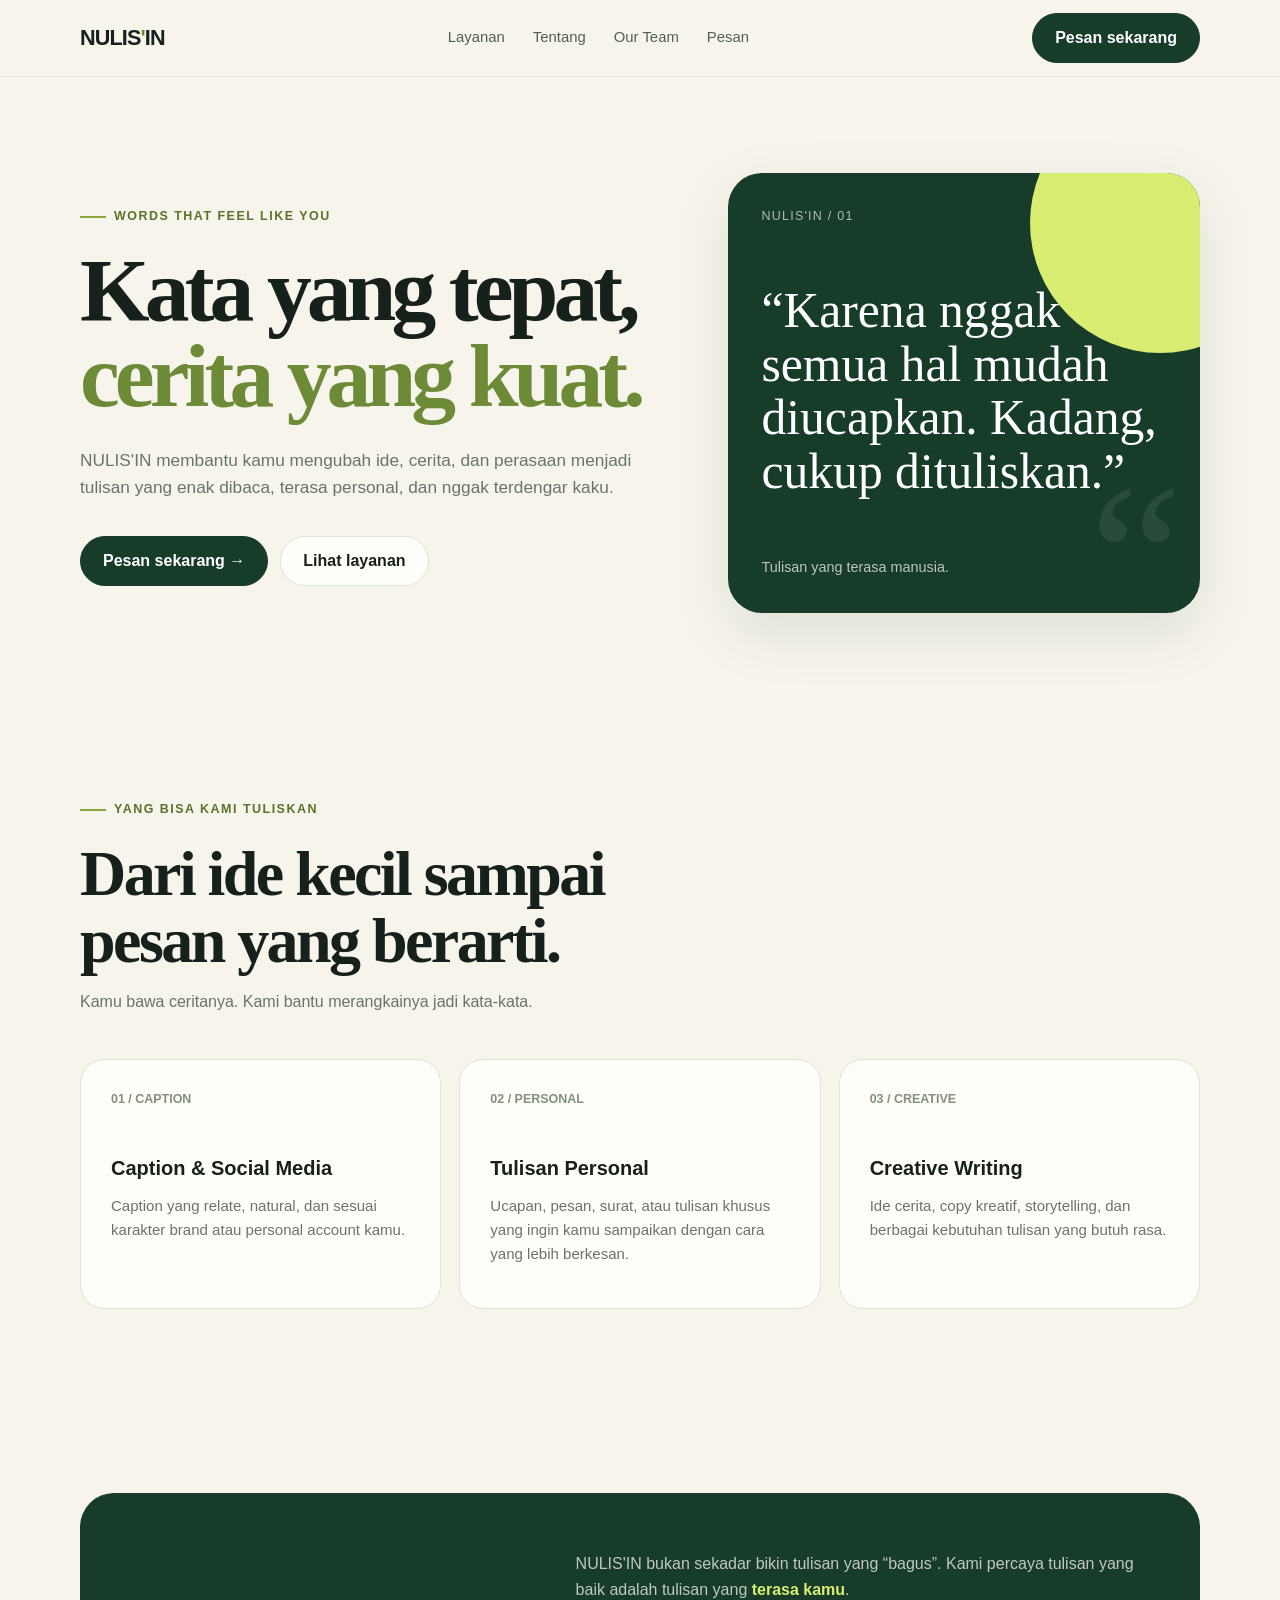
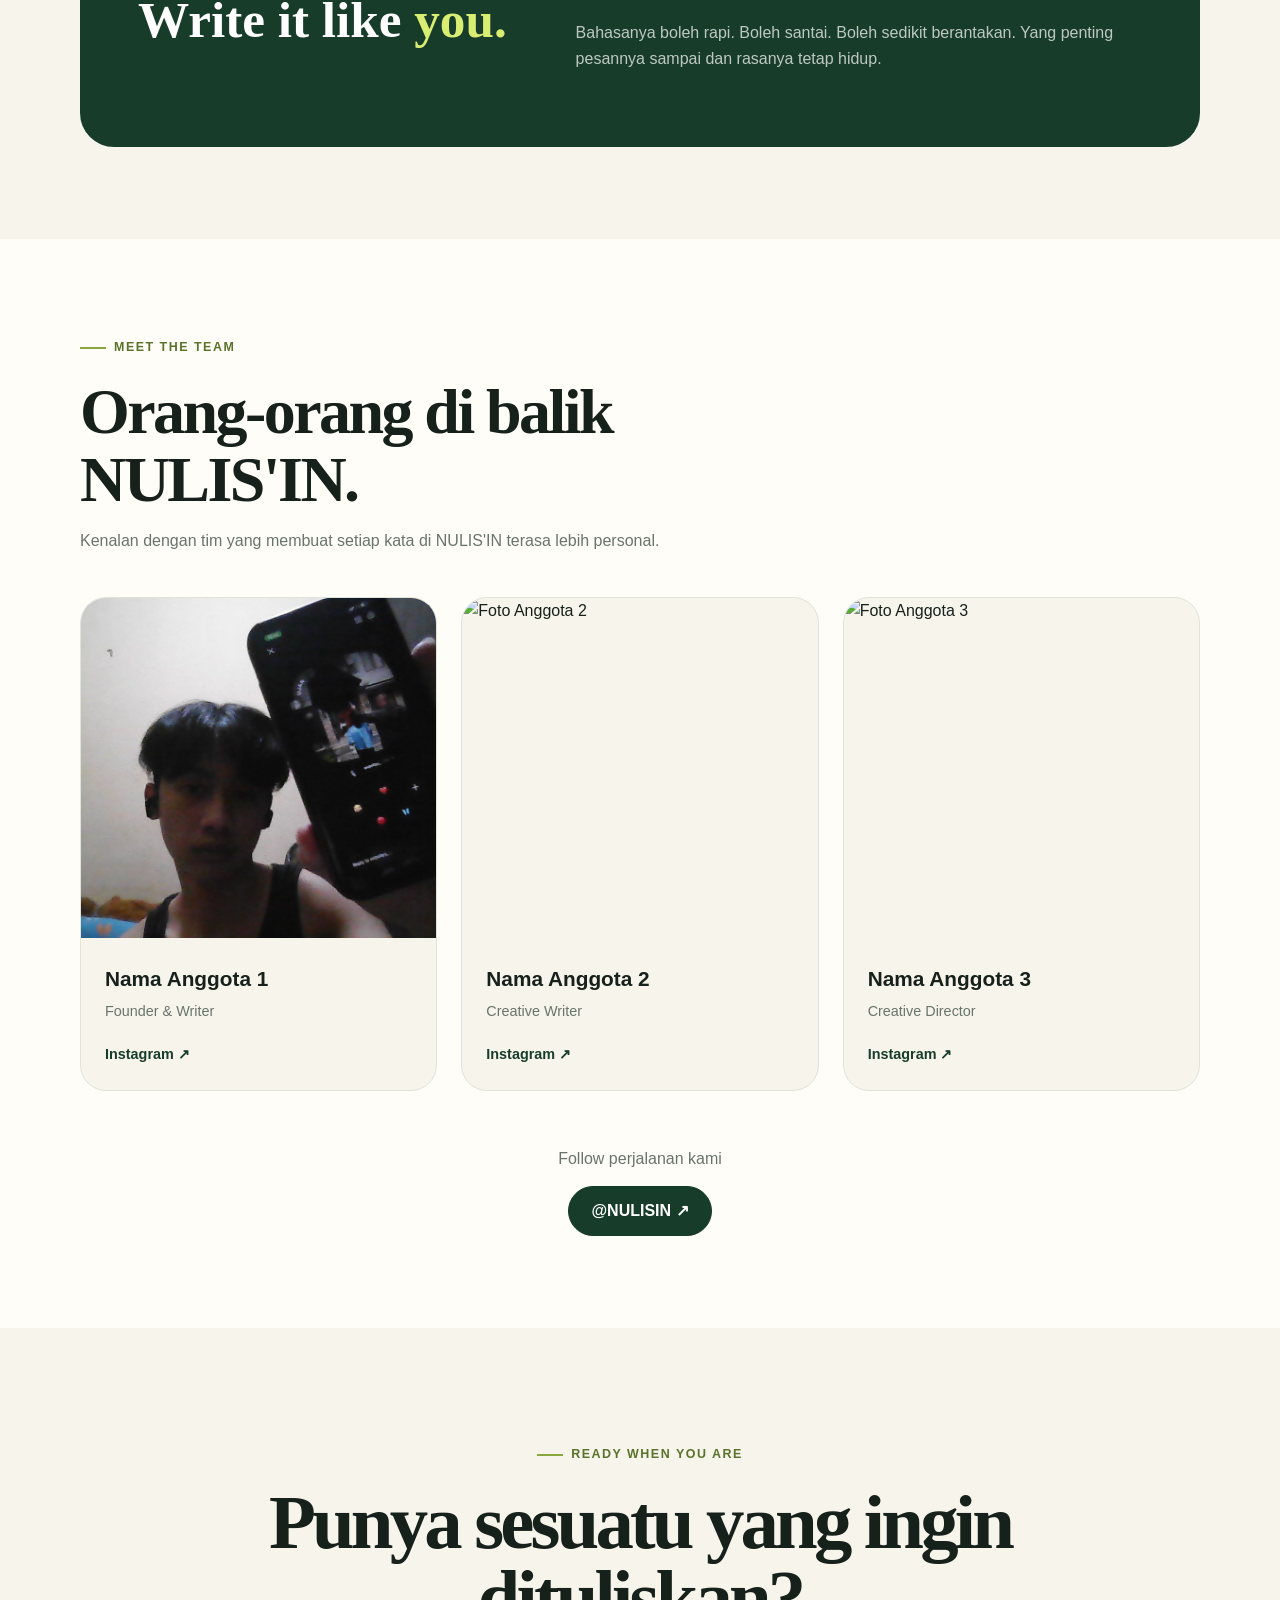
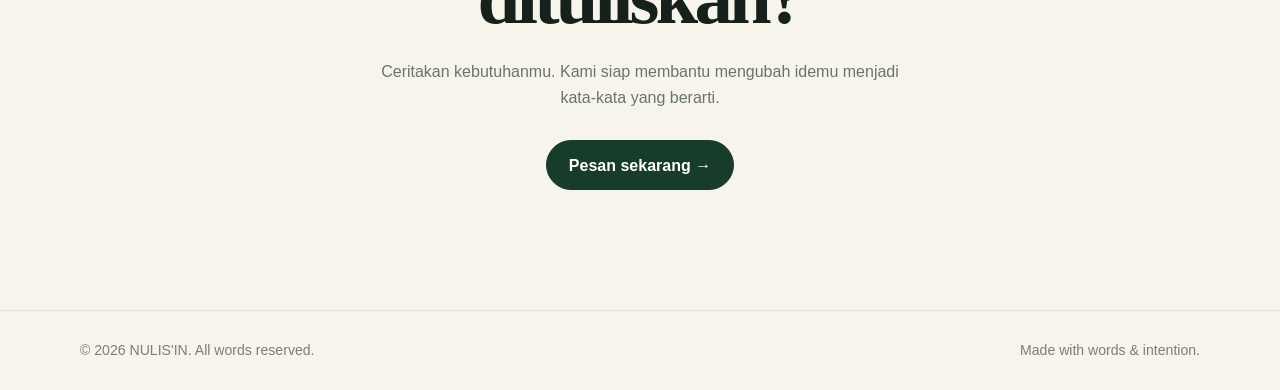
==== commit 950e69ce: "day 1.1" ====
--- a/NULIS-IN-VSCode/index.html
+++ b/NULIS-IN-VSCode/index.html
@@ -261,8 +261,8 @@
                     <article class="team-card">
 
                         <img
-                            src="images/team-1.jpg"
-                            alt="Foto Anggota 1"
+                            src="Image/Panda.jpg"
+                            alt="Anggota 1 : Ridho Pandapotan Pulungan"
                             class="team-photo"
                         >
 
@@ -277,7 +277,7 @@
                             </p>
 
                             <a
-                                href="https://www.instagram.com/"
+                                href="https://www.instagram.com/Pandaptn_p/"
                                 target="_blank"
                                 class="instagram-link"
                             >
@@ -310,7 +310,7 @@
                             </p>
 
                             <a
-                                href="https://www.instagram.com/"
+                                href="https://www.instagram.com/aiylanznn/"
                                 target="_blank"
                                 class="instagram-link"
                             >
@@ -343,7 +343,7 @@
                             </p>
 
                             <a
-                                href="https://www.instagram.com/"
+                                href="https://www.instagram.com/hourafs/"
                                 target="_blank"
                                 class="instagram-link"
                             >
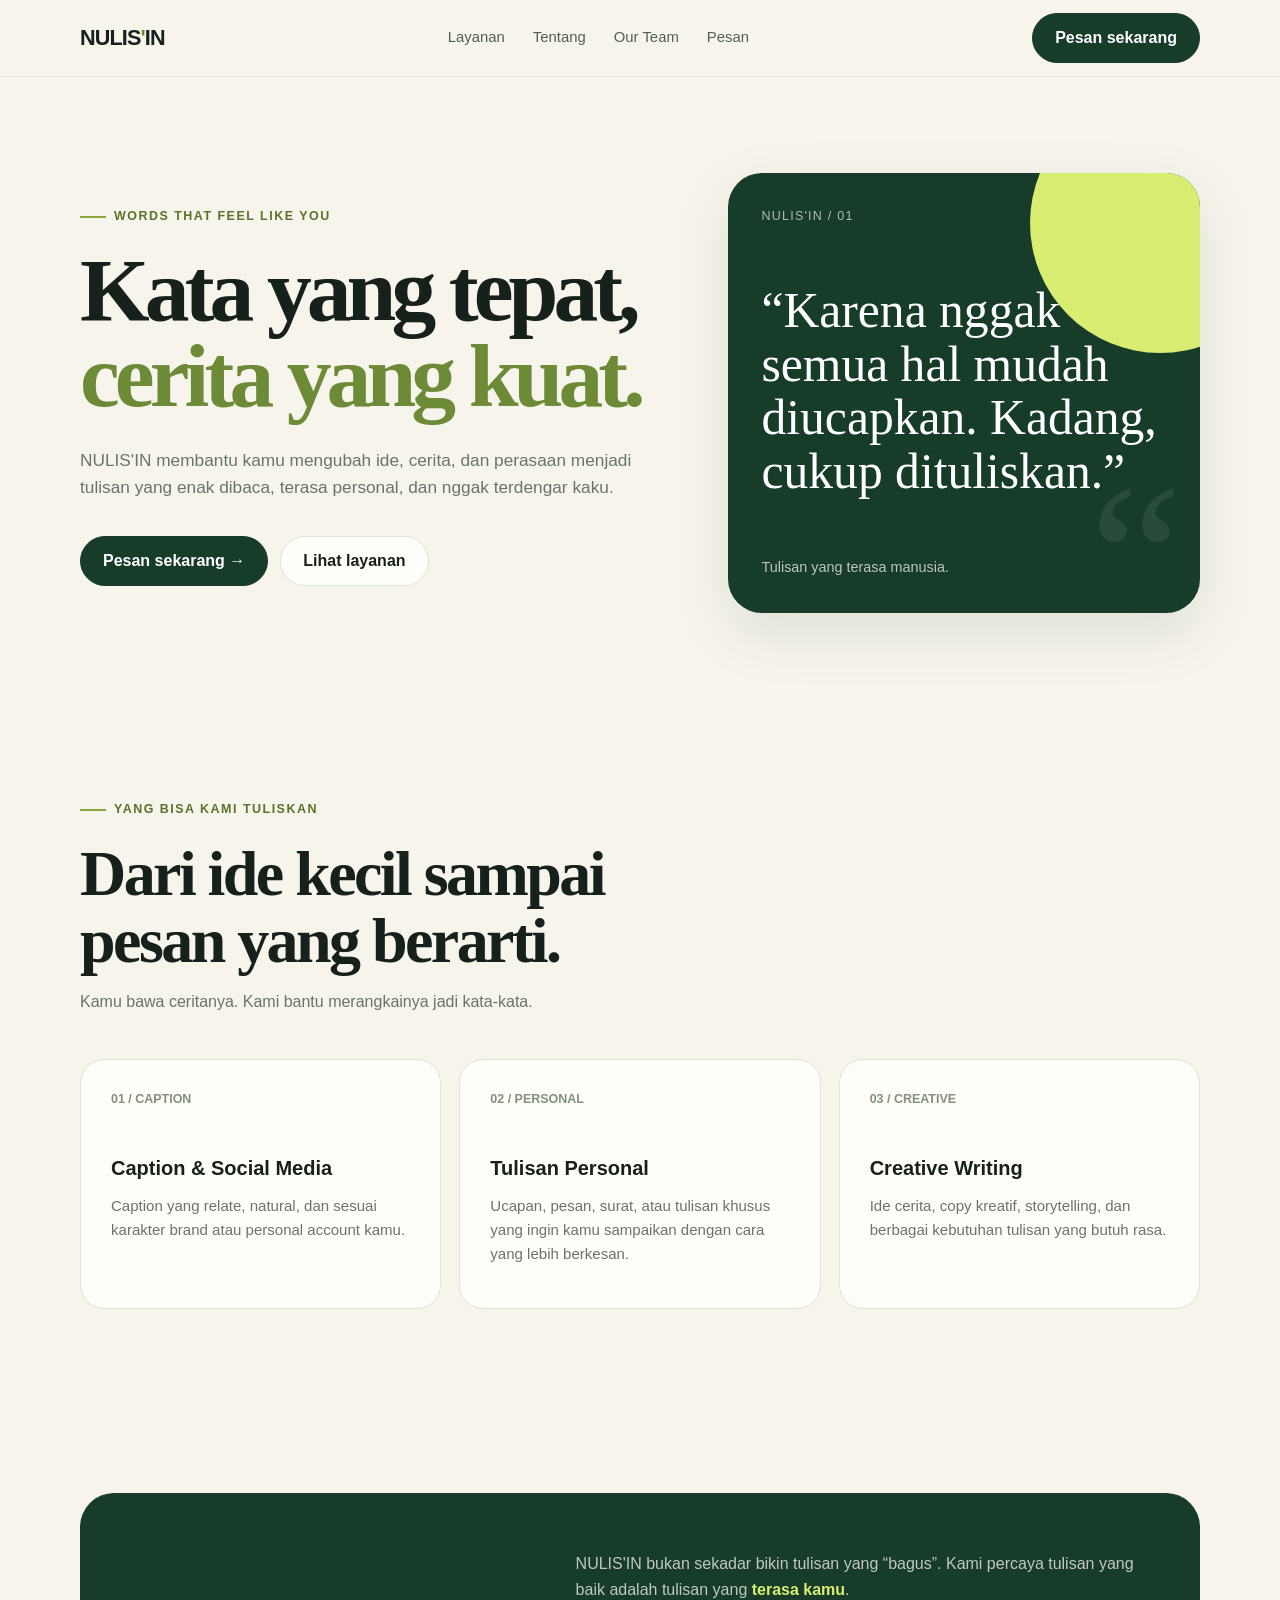
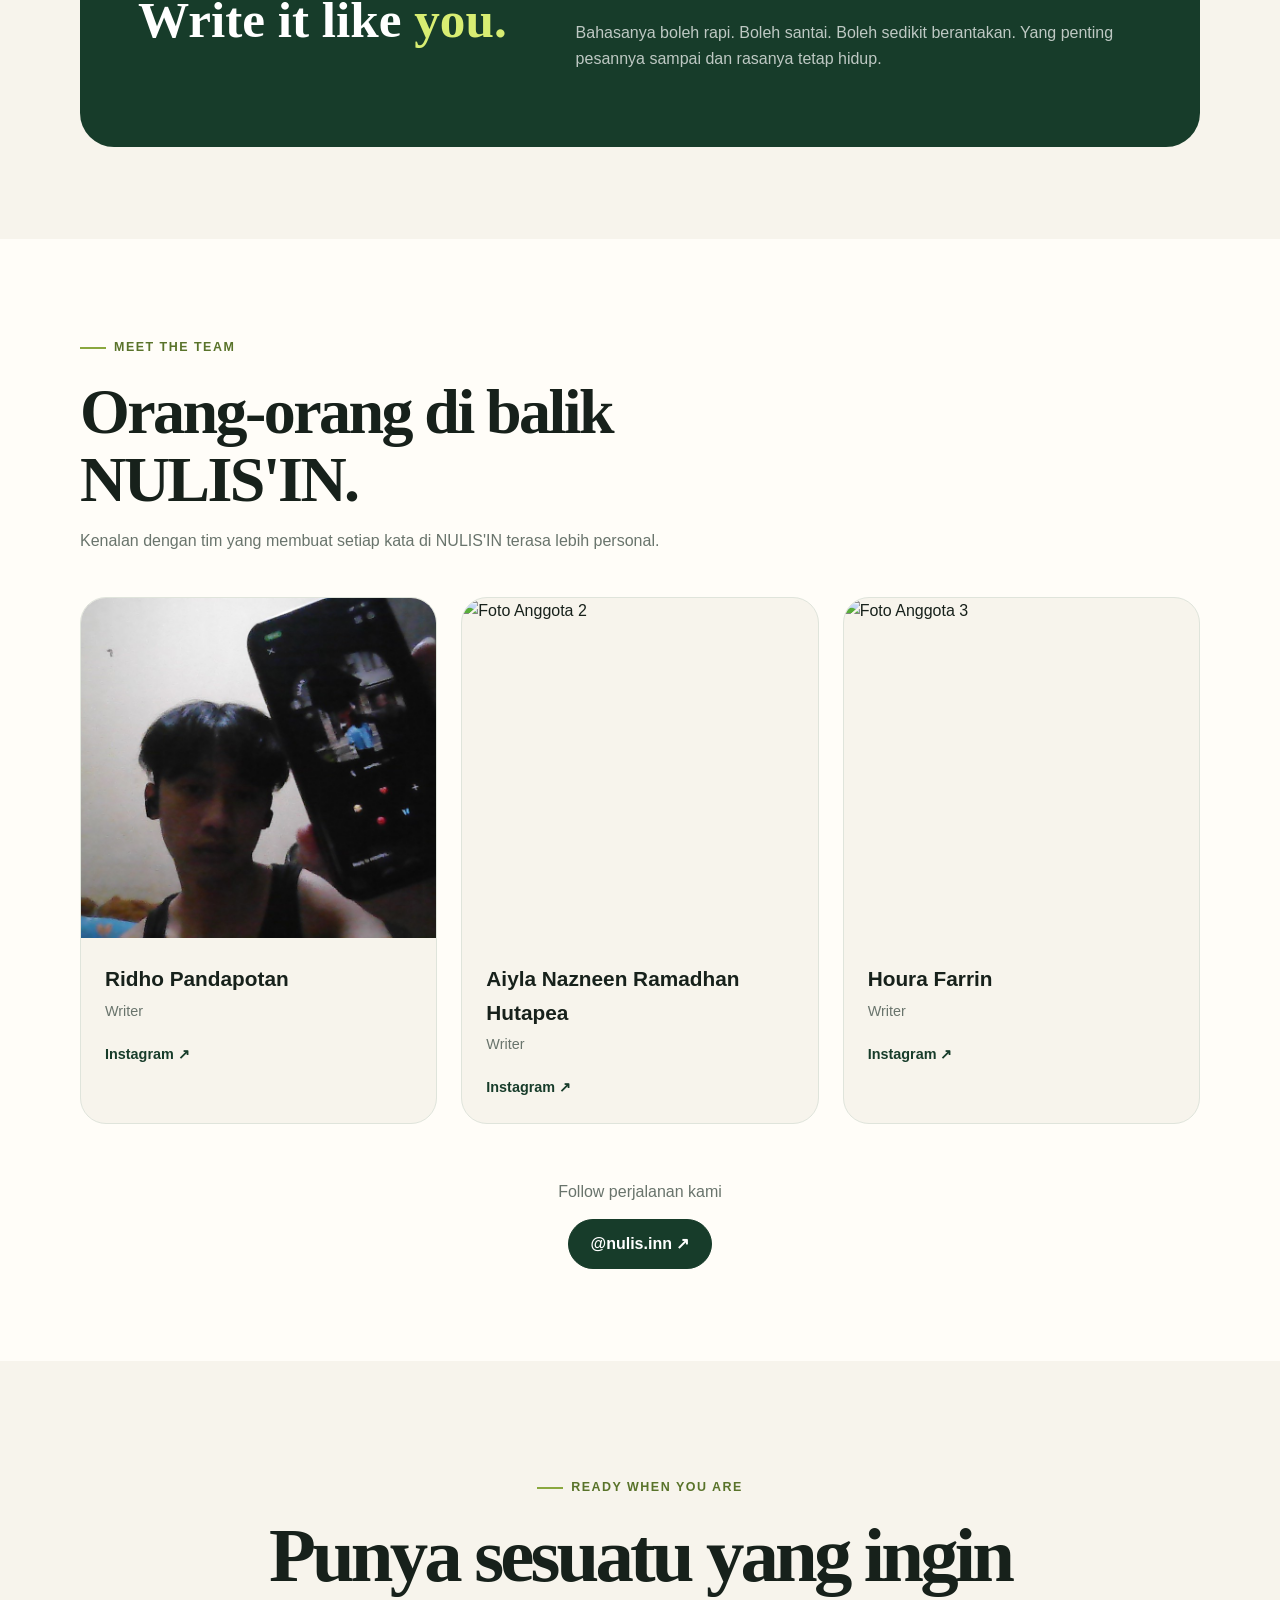
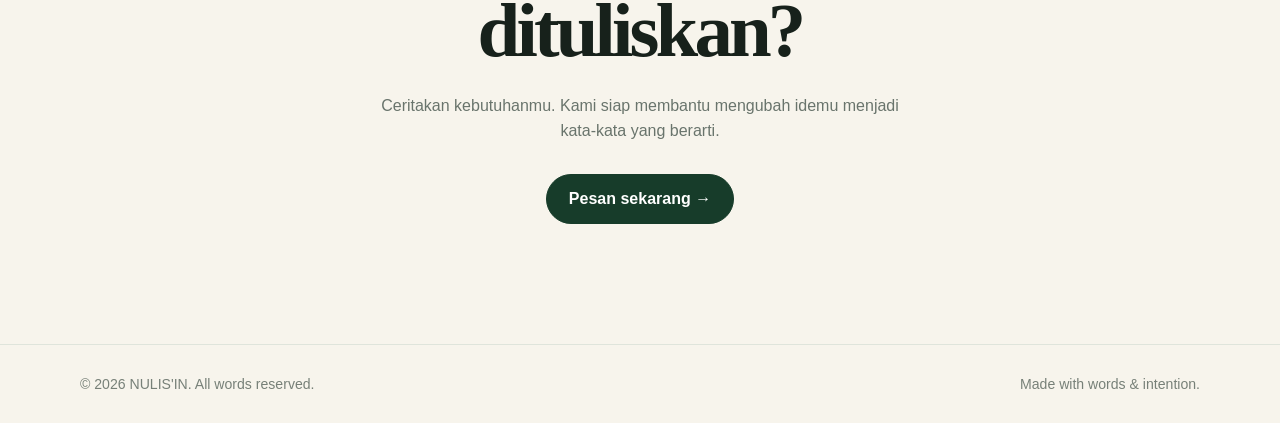
==== commit 203f1aff: "Day1.2" ====
--- a/NULIS-IN-VSCode/index.html
+++ b/NULIS-IN-VSCode/index.html
@@ -269,11 +269,11 @@
                         <div class="team-info">
 
                             <h3>
-                                Nama Anggota 1
+                                Ridho Pandapotan
                             </h3>
 
                             <p class="team-role">
-                                Founder & Writer
+                                Writer 
                             </p>
 
                             <a
@@ -302,11 +302,11 @@
                         <div class="team-info">
 
                             <h3>
-                                Nama Anggota 2
+                                Aiyla Nazneen Ramadhan Hutapea 
                             </h3>
 
                             <p class="team-role">
-                                Creative Writer
+                                Writer
                             </p>
 
                             <a
@@ -335,11 +335,11 @@
                         <div class="team-info">
 
                             <h3>
-                                Nama Anggota 3
+                                Houra Farrin
                             </h3>
 
                             <p class="team-role">
-                                Creative Director
+                                Writer 
                             </p>
 
                             <a
@@ -367,11 +367,11 @@
                     </p>
 
                     <a
-                        href="https://www.instagram.com/"
+                        href="https://www.instagram.com/nulis.inn/"
                         target="_blank"
                         class="btn btn-primary"
                     >
-                        @NULISIN ↗
+                        @nulis.inn ↗
                     </a>
 
                 </div>
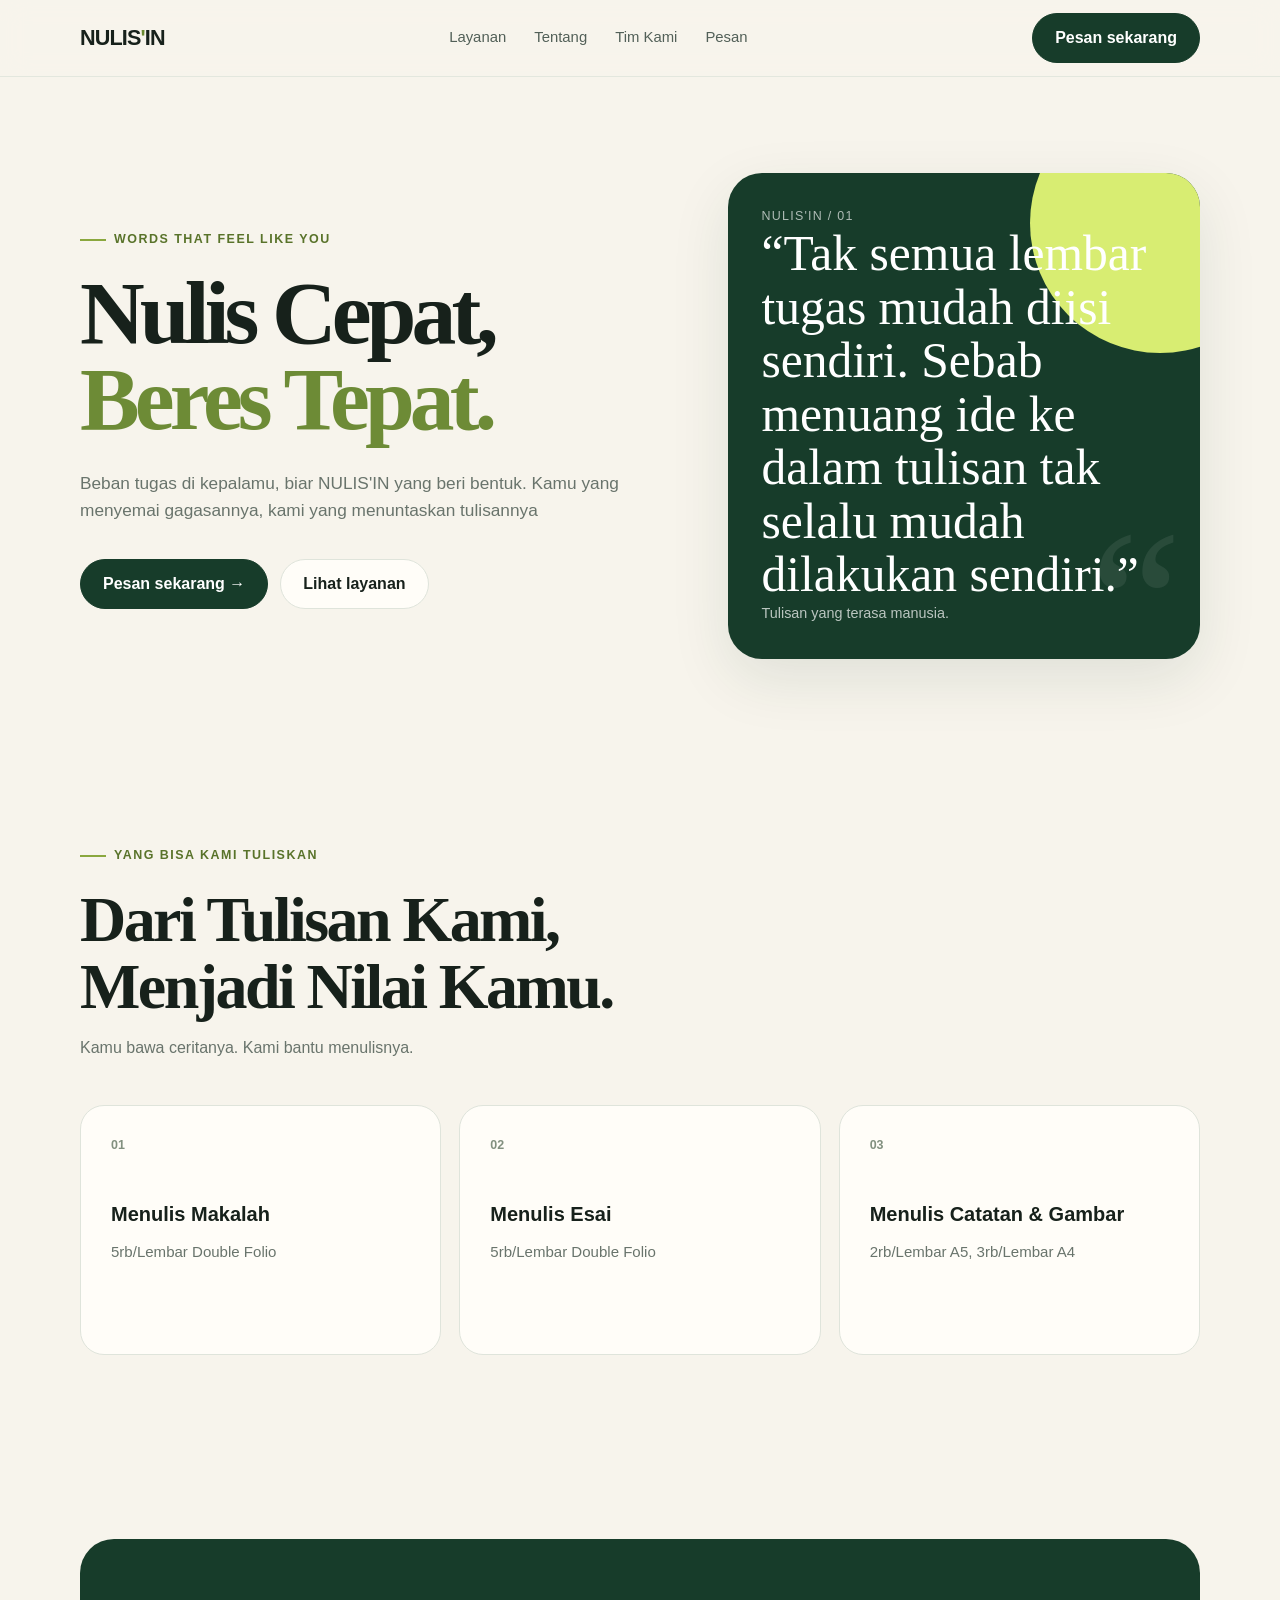
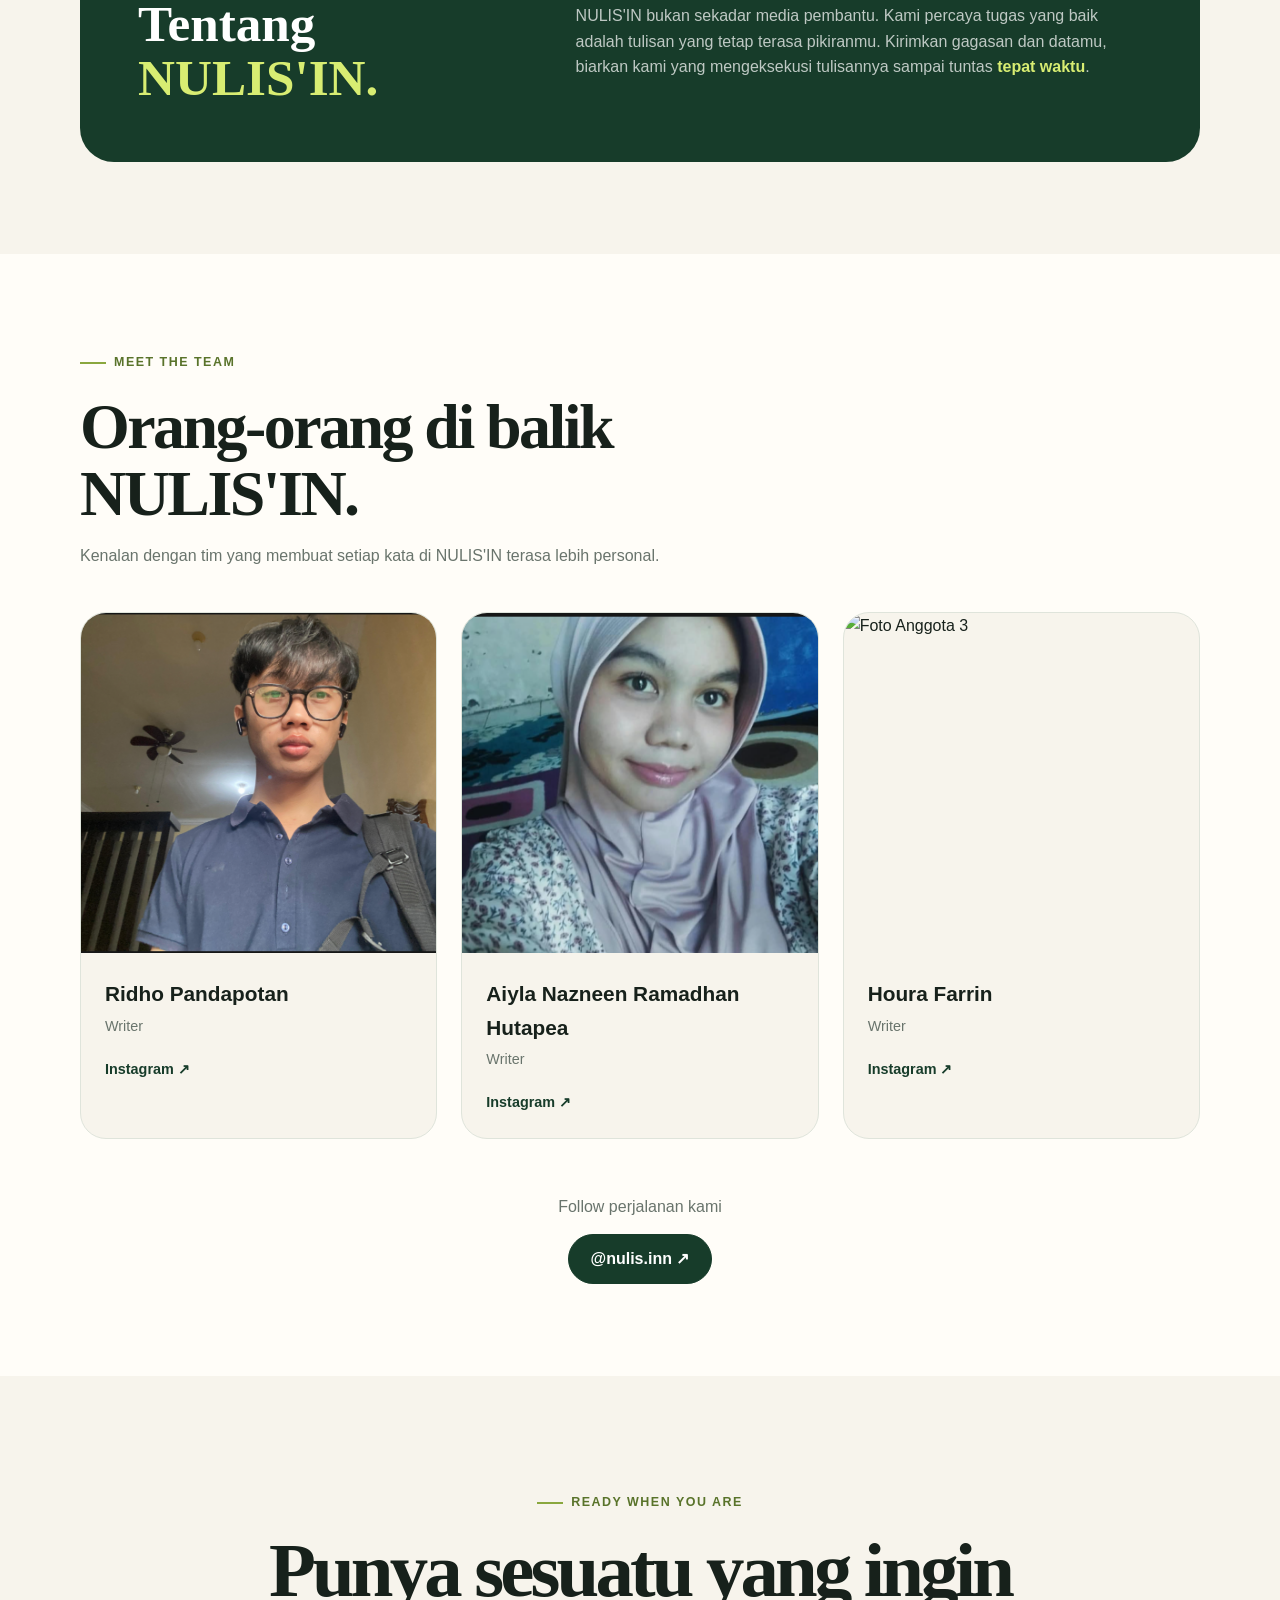
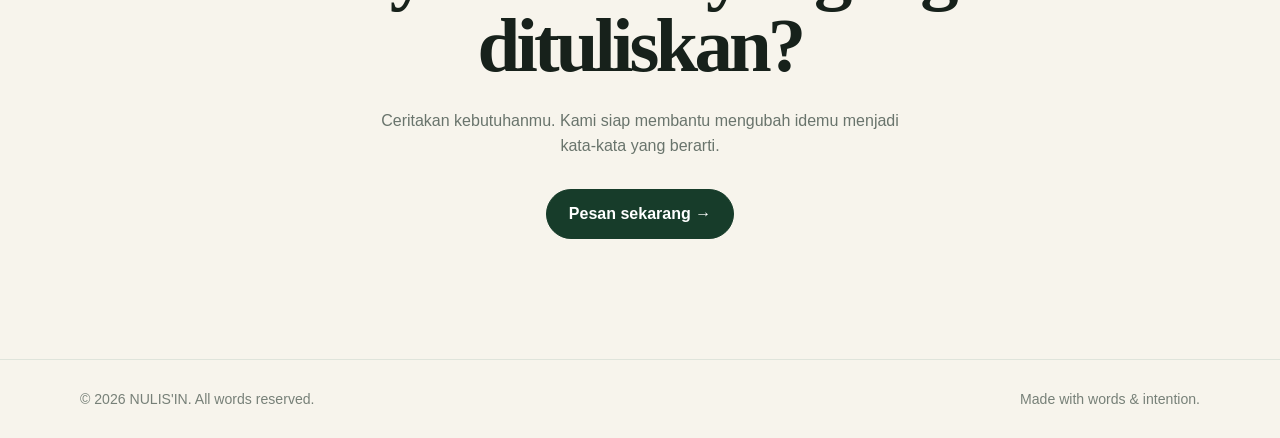
==== commit 163de714: "Day1.3" ====
--- a/NULIS-IN-VSCode/index.html
+++ b/NULIS-IN-VSCode/index.html
@@ -23,7 +23,7 @@
             <div class="nav-links">
                 <a href="#layanan">Layanan</a>
                 <a href="#tentang">Tentang</a>
-                <a href="#team">Our Team</a>
+                <a href="#team">Tim Kami</a>
                 <a href="#pesan">Pesan</a>
             </div>
 
@@ -50,14 +50,13 @@
                     </div>
 
                     <h1>
-                        Kata yang tepat,
-                        <em>cerita yang kuat.</em>
+                        Nulis Cepat,
+                        <em>Beres Tepat.</em>
                     </h1>
 
                     <p class="hero-copy">
-                        NULIS'IN membantu kamu mengubah ide, cerita,
-                        dan perasaan menjadi tulisan yang enak dibaca,
-                        terasa personal, dan nggak terdengar kaku.
+                       Beban tugas di kepalamu, biar NULIS'IN yang beri bentuk.
+                        Kamu yang menyemai gagasannya, kami yang menuntaskan tulisannya
                     </p>
 
                     <div class="buttons">
@@ -82,8 +81,8 @@
                     </div>
 
                     <div class="quote">
-                        “Karena nggak semua hal mudah diucapkan.
-                        Kadang, cukup dituliskan.”
+                        “Tak semua lembar tugas mudah diisi sendiri.
+                        Sebab menuang ide ke dalam tulisan tak selalu mudah dilakukan sendiri.”
                     </div>
 
                     <div class="scribble">
@@ -110,12 +109,12 @@
                     </div>
 
                     <h2>
-                        Dari ide kecil sampai pesan yang berarti.
+                        Dari Tulisan Kami, Menjadi Nilai Kamu.
                     </h2>
 
                     <p>
                         Kamu bawa ceritanya.
-                        Kami bantu merangkainya jadi kata-kata.
+                        Kami bantu menulisnya.
                     </p>
 
                 </div>
@@ -129,16 +128,15 @@
                     <article class="service">
 
                         <div class="number">
-                            01 / CAPTION
+                            01 
                         </div>
 
                         <h3>
-                            Caption & Social Media
+                            Menulis Makalah
                         </h3>
 
                         <p>
-                            Caption yang relate, natural, dan sesuai
-                            karakter brand atau personal account kamu.
+                           5rb/Lembar Double Folio
                         </p>
 
                     </article>
@@ -149,17 +147,15 @@
                     <article class="service">
 
                         <div class="number">
-                            02 / PERSONAL
+                            02 
                         </div>
 
                         <h3>
-                            Tulisan Personal
+                            Menulis Esai
                         </h3>
 
                         <p>
-                            Ucapan, pesan, surat, atau tulisan khusus
-                            yang ingin kamu sampaikan dengan cara
-                            yang lebih berkesan.
+                         5rb/Lembar Double Folio
                         </p>
 
                     </article>
@@ -170,16 +166,15 @@
                     <article class="service">
 
                         <div class="number">
-                            03 / CREATIVE
+                            03 
                         </div>
 
                         <h3>
-                            Creative Writing
+                            Menulis Catatan & Gambar
                         </h3>
 
                         <p>
-                            Ide cerita, copy kreatif, storytelling,
-                            dan berbagai kebutuhan tulisan yang butuh rasa.
+                            2rb/Lembar A5, 3rb/Lembar A4
                         </p>
 
                     </article>
@@ -201,23 +196,14 @@
                 <div class="about">
 
                     <h2>
-                        Write it like <strong>you.</strong>
+                        Tentang <strong>NULIS'IN.</strong>
                     </h2>
 
                     <div>
 
                         <p>
-                            NULIS'IN bukan sekadar bikin tulisan
-                            yang “bagus”. Kami percaya tulisan yang
-                            baik adalah tulisan yang
-                            <strong>terasa kamu</strong>.
-                        </p>
-
-                        <p>
-                            Bahasanya boleh rapi. Boleh santai.
-                            Boleh sedikit berantakan.
-                            Yang penting pesannya sampai dan
-                            rasanya tetap hidup.
+                            NULIS'IN bukan sekadar media pembantu. Kami percaya tugas yang baik adalah tulisan yang tetap terasa pikiranmu. Kirimkan gagasan dan datamu, biarkan kami yang mengeksekusi tulisannya sampai tuntas 
+                            <strong>tepat waktu</strong>.
                         </p>
 
                     </div>
@@ -261,7 +247,7 @@
                     <article class="team-card">
 
                         <img
-                            src="Image/Panda.jpg"
+                            src="Image/Panda.png"
                             alt="Anggota 1 : Ridho Pandapotan Pulungan"
                             class="team-photo"
                         >
@@ -294,7 +280,7 @@
                     <article class="team-card">
 
                         <img
-                            src="images/team-2.jpg"
+                            src="Image/Ayla.png"
                             alt="Foto Anggota 2"
                             class="team-photo"
                         >
@@ -408,7 +394,7 @@
 
                 <a
                     class="btn btn-primary"
-                    href="https://www.instagram.com/"
+                    href="https://wa.me/6281535227598?text=Halo%20NULIS'IN,%20saya%20ingin%20memesan%20jasa%20menulis."
                     target="_blank"
                 >
                     Pesan sekarang →
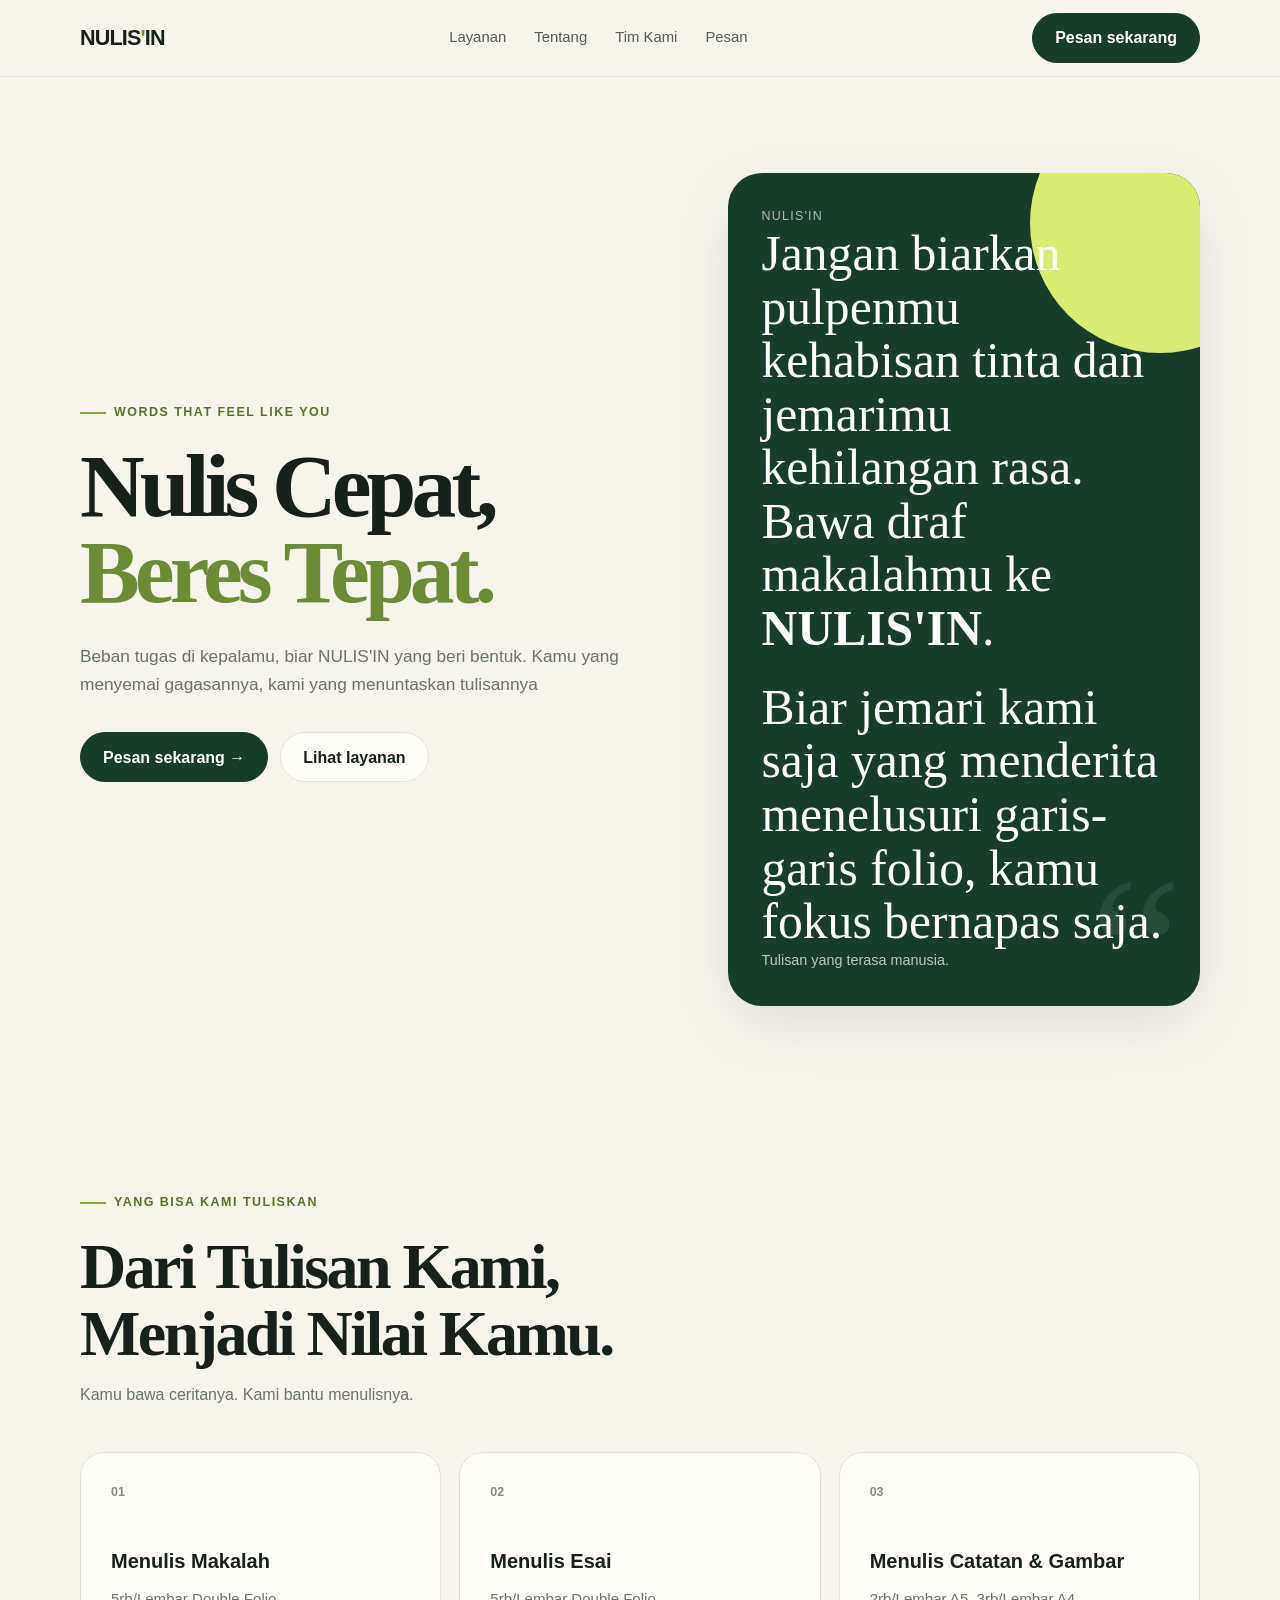
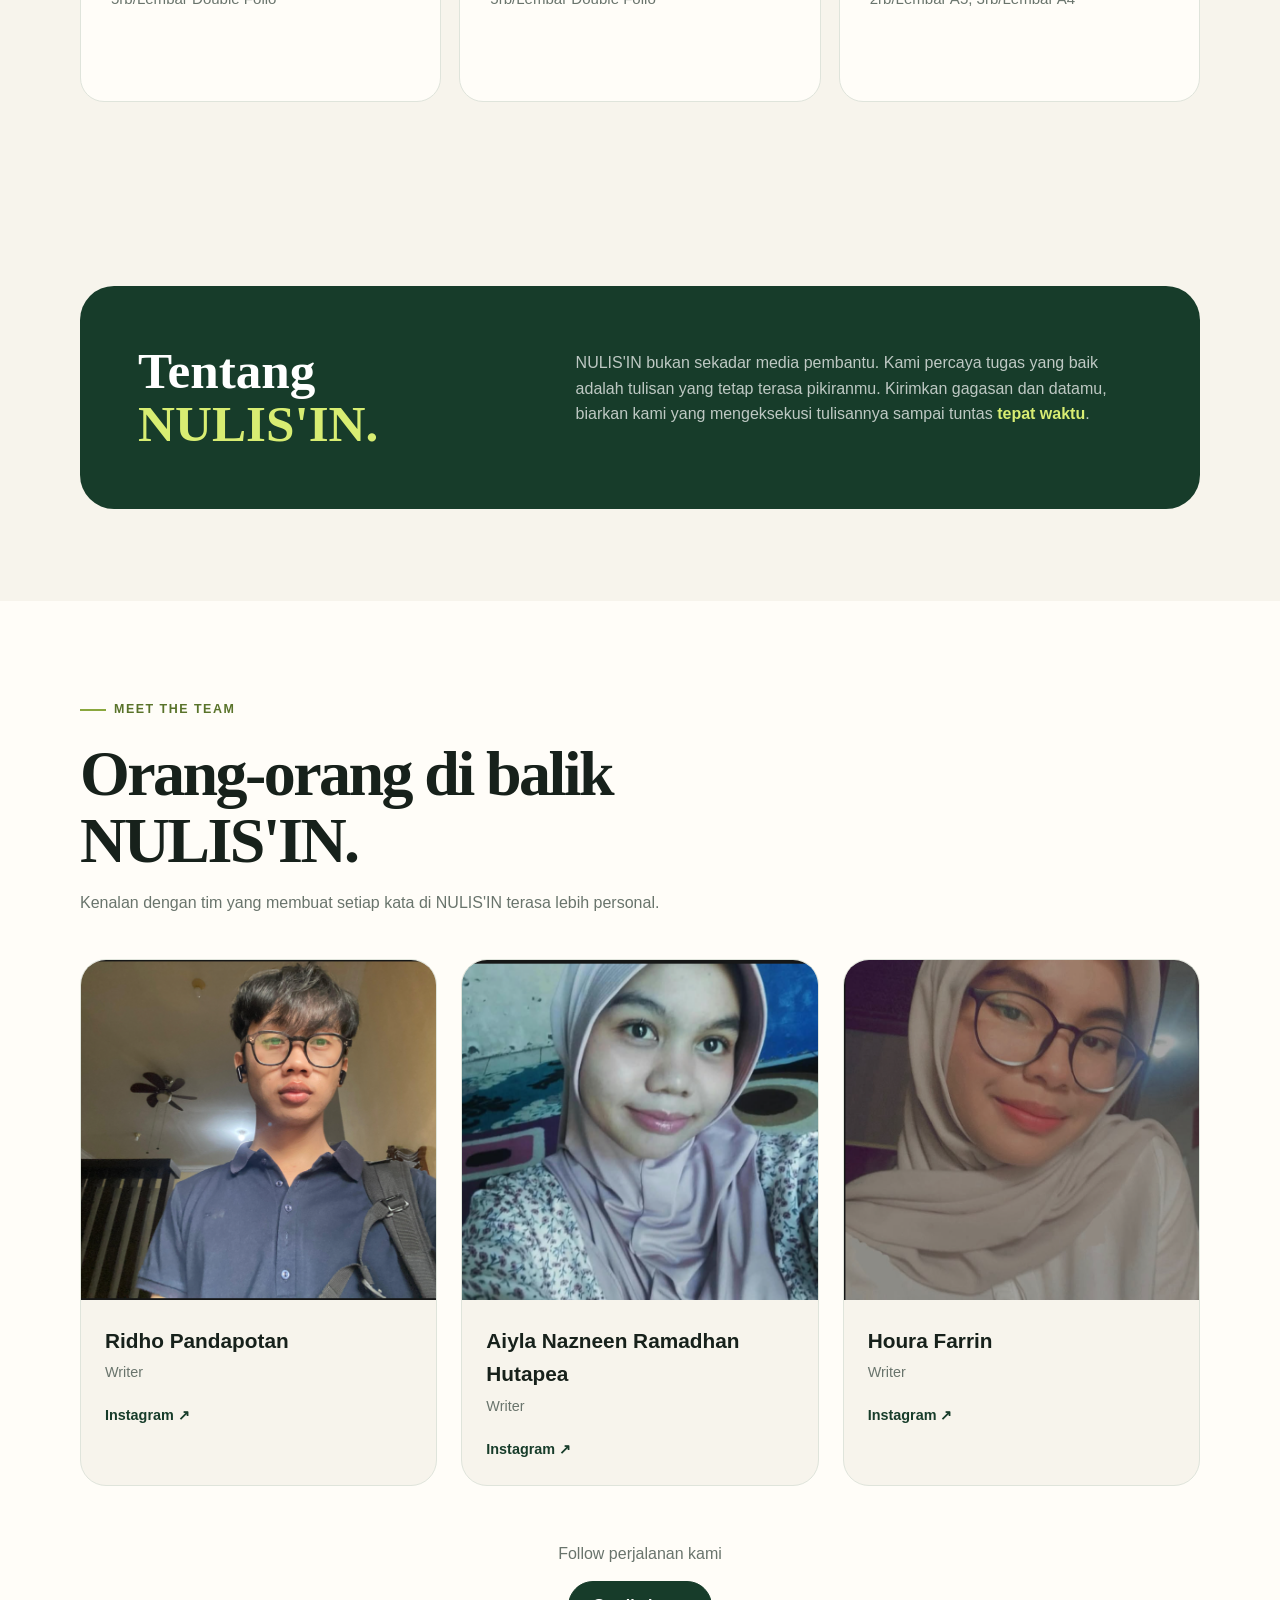
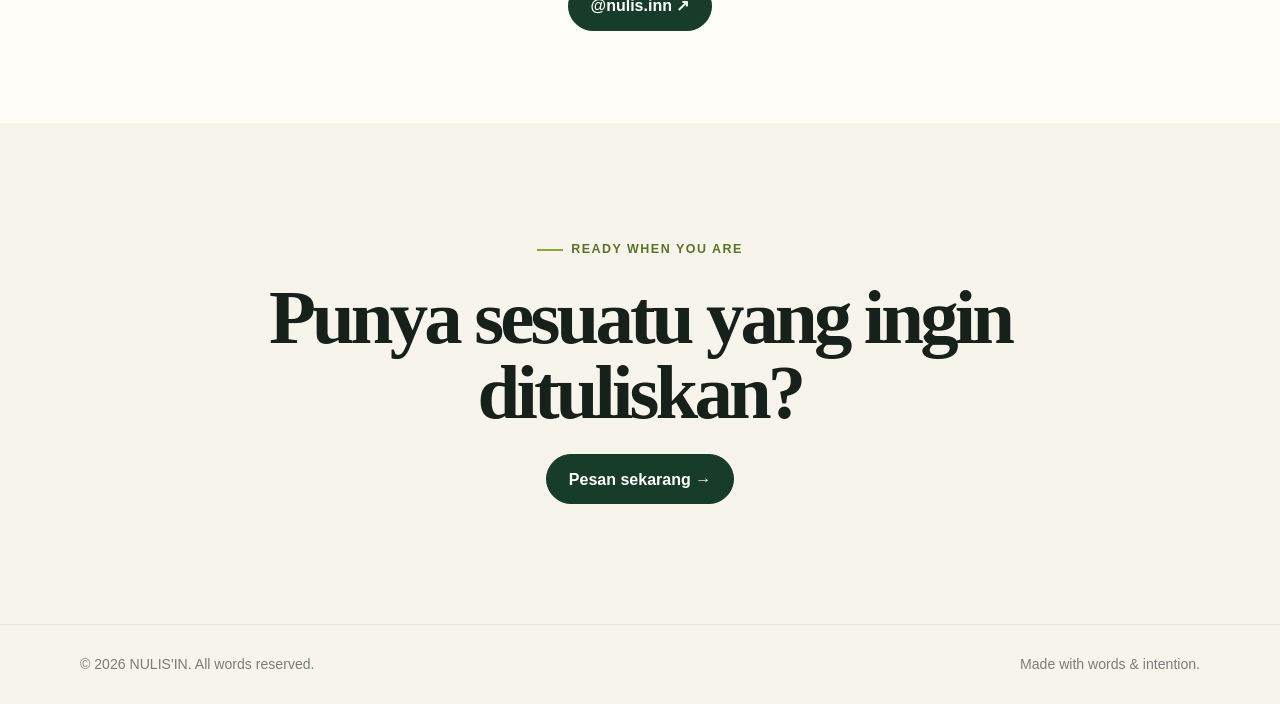
==== commit f98edc94: "DAY1.4" ====
--- a/NULIS-IN-VSCode/index.html
+++ b/NULIS-IN-VSCode/index.html
@@ -77,13 +77,17 @@
                 <div class="hero-card">
 
                     <div class="mini-label">
-                        NULIS'IN / 01
+                        NULIS'IN
                     </div>
 
                     <div class="quote">
-                        “Tak semua lembar tugas mudah diisi sendiri.
-                        Sebab menuang ide ke dalam tulisan tak selalu mudah dilakukan sendiri.”
-                    </div>
+                        Jangan biarkan pulpenmu kehabisan tinta dan jemarimu kehilangan rasa. Bawa draf makalahmu ke <strong>NULIS'IN</strong>.
+                    </div>
+                    <br>
+                    <div class="quote">
+                        Biar jemari kami saja yang menderita menelusuri garis-garis folio, kamu fokus bernapas saja.
+                    </div>
+                
 
                     <div class="scribble">
                         Tulisan yang terasa manusia.
@@ -313,7 +317,7 @@
                     <article class="team-card">
 
                         <img
-                            src="images/team-3.jpg"
+                            src="Image/Houra.png"
                             alt="Foto Anggota 3"
                             class="team-photo"
                         >
@@ -380,21 +384,13 @@
                 <h2>
                     Punya sesuatu yang ingin dituliskan?
                 </h2>
-
-                <p>
-                    Ceritakan kebutuhanmu.
-                    Kami siap membantu mengubah idemu
-                    menjadi kata-kata yang berarti.
-                </p>
-
-
                 <!--
                     GANTI LINK INSTAGRAM DI SINI
                 -->
 
                 <a
                     class="btn btn-primary"
-                    href="https://wa.me/6281535227598?text=Halo%20NULIS'IN,%20saya%20ingin%20memesan%20jasa%20menulis."
+                    href="https://wa.me/6289507751317?text=Halo%20NULIS'IN,%20saya%20ingin%20memesan%20jasa%20menulis."
                     target="_blank"
                 >
                     Pesan sekarang →
